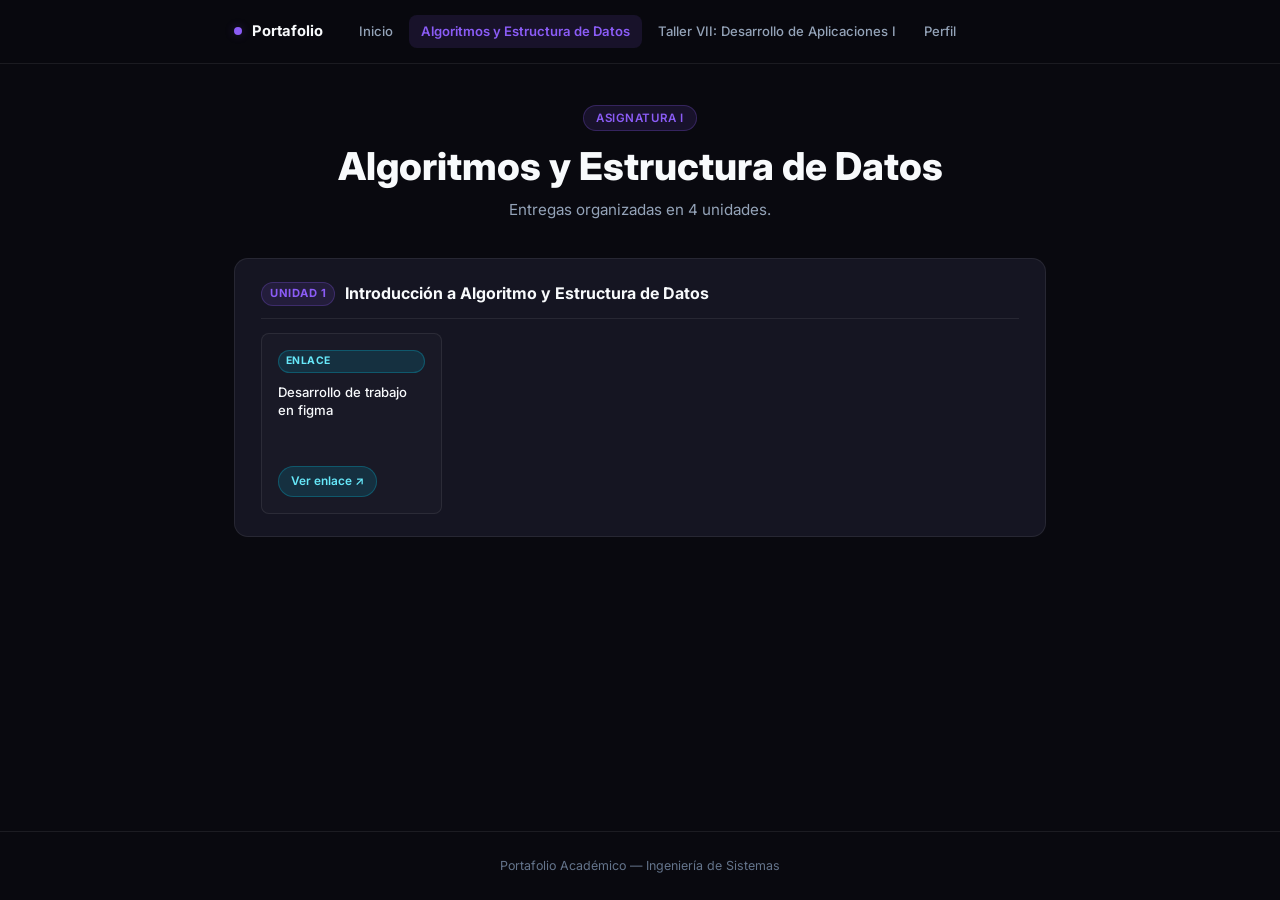
==== algoritmos.html @ bc34886d "refactor: restructure portfolio into subject-specific pages and add core assets" ====
<!DOCTYPE html>
<html lang="es">
<head>
  <meta charset="UTF-8" />
  <meta name="viewport" content="width=device-width, initial-scale=1.0" />
  <meta name="description" content="Algoritmos y Estructura de Datos — 4 Unidades temáticas." />
  <title>Algoritmos y Estructura de Datos — Portafolio</title>
  <link rel="icon" href="data:image/svg+xml,<svg xmlns='http://www.w3.org/2000/svg' viewBox='0 0 24 24' fill='none' stroke='%238b5cf6' stroke-width='2'><polyline points='16 18 22 12 16 6'/><polyline points='8 6 2 12 8 18'/></svg>" />
  <link rel="stylesheet" href="assets/css/styles.css" />
</head>
<body>

<nav class="navbar" role="navigation" aria-label="Navegación principal">
  <div class="navbar-inner">
    <a href="index.html" class="navbar-brand">
      <span class="brand-dot"></span>
      Portafolio
    </a>
    <div class="navbar-links">
      <a href="index.html" class="nav-link" id="nav-inicio">Inicio</a>
      <a href="algoritmos.html" class="nav-link active" id="nav-algoritmos">Algoritmos y Estructura de Datos</a>
      <a href="taller-vii.html" class="nav-link" id="nav-taller">Taller VII: Desarrollo de Aplicaciones I</a>
      <a href="perfil.html" class="nav-link" id="nav-profile">Perfil</a>
    </div>
    <div class="navbar-spacer"></div>
    <div class="navbar-actions">
      <button class="burger" id="burger" aria-label="Abrir menú">
        <span></span><span></span><span></span>
      </button>
    </div>
  </div>
</nav>

<div class="nav-drawer" id="nav-drawer">
  <a href="index.html" class="drawer-link">Inicio</a>
  <a href="algoritmos.html" class="drawer-link active">Algoritmos y Estructura de Datos</a>
  <a href="taller-vii.html" class="drawer-link">Taller VII: Desarrollo de Aplicaciones I</a>
  <a href="perfil.html" class="drawer-link">Perfil</a>
</div>

<main class="page-wrapper">
  <div class="container">
    <div class="hero">
      <span class="hero-tag">Asignatura I</span>
      <h1>Algoritmos y Estructura de Datos</h1>
      <p>Entregas organizadas en 4 unidades.</p>
    </div>
    <div class="units-stack" id="units-algoritmos"></div>
  </div>
</main>

<footer class="site-footer">
  Portafolio Académico &mdash; Ingeniería de Sistemas
</footer>

<script src="assets/js/app.js"></script>
</body>
</html>
---- assets/css/styles.css ----
@import url('https://fonts.googleapis.com/css2?family=Inter:wght@400;500;600;700;800&family=JetBrains+Mono:wght@400;500&display=swap');

:root {
  --bg:           #09090f;
  --bg-surface:   #11111b;
  --bg-card:      #151522;
  --border:       rgba(255, 255, 255, 0.08);
  --border-hover: rgba(139, 92, 246, 0.45);
  --violet:       #8b5cf6;
  --violet-dim:   rgba(139, 92, 246, 0.12);
  --violet-glow:  rgba(139, 92, 246, 0.25);
  --sky:          #38bdf8;
  --sky-dim:      rgba(56, 189, 248, 0.12);
  --text-1:       #f8fafc;
  --text-2:       #94a3b8;
  --text-3:       #64748b;
  --navbar-h:     64px;
  --radius-card:  14px;
  --radius-sm:    8px;
  --radius-pill:  999px;
  --ease:         cubic-bezier(.4, 0, .2, 1);
  --t:            0.2s;
}

*, *::before, *::after { box-sizing: border-box; margin: 0; padding: 0; }
html { font-size: 16px; scroll-behavior: smooth; }
body {
  font-family: 'Inter', system-ui, sans-serif;
  background: var(--bg);
  color: var(--text-1);
  line-height: 1.6;
  min-height: 100vh;
  display: flex;
  flex-direction: column;
}
a { text-decoration: none; color: inherit; }
button { cursor: pointer; border: none; background: none; font-family: inherit; }

.container {
  max-width: 860px;
  margin-inline: auto;
  padding-inline: 24px;
  width: 100%;
}

.navbar {
  position: fixed;
  top: 0; left: 0; right: 0;
  height: var(--navbar-h);
  background: rgba(9, 9, 15, 0.85);
  backdrop-filter: blur(16px);
  -webkit-backdrop-filter: blur(16px);
  border-bottom: 1px solid var(--border);
  z-index: 100;
}
.navbar-inner {
  height: 100%;
  display: flex;
  align-items: center;
  gap: 24px;
  max-width: 860px;
  margin-inline: auto;
  padding-inline: 24px;
}
.navbar-brand {
  display: flex;
  align-items: center;
  gap: 10px;
  font-size: 0.92rem;
  font-weight: 700;
  color: var(--text-1);
  flex-shrink: 0;
}
.navbar-brand .brand-dot {
  width: 8px; height: 8px; border-radius: 50%;
  background: var(--violet);
  box-shadow: 0 0 10px var(--violet-glow);
}
.navbar-links {
  display: flex;
  align-items: center;
  gap: 4px;
  flex: 1;
}
.nav-link {
  padding: 6px 12px;
  border-radius: var(--radius-sm);
  font-size: 0.82rem;
  font-weight: 500;
  color: var(--text-2);
  transition: all var(--t) var(--ease);
  white-space: nowrap;
}
.nav-link:hover { color: var(--text-1); background: rgba(255, 255, 255, 0.05); }
.nav-link.active { color: var(--violet); font-weight: 600; background: var(--violet-dim); }

.navbar-spacer { flex: 1; }
.navbar-actions { display: flex; align-items: center; gap: 10px; }

.burger {
  display: none;
  flex-direction: column;
  gap: 5px;
  padding: 6px;
}
.burger span {
  display: block;
  width: 20px;
  height: 2px;
  background: var(--text-2);
  border-radius: 2px;
}

.nav-drawer {
  display: none;
  position: fixed;
  top: var(--navbar-h);
  left: 0; right: 0;
  background: rgba(17, 17, 27, 0.98);
  border-bottom: 1px solid var(--border);
  padding: 16px 24px;
  z-index: 99;
  flex-direction: column;
  gap: 6px;
}
.nav-drawer.open { display: flex; }
.drawer-link {
  padding: 10px 14px;
  border-radius: var(--radius-sm);
  font-size: 0.88rem;
  font-weight: 500;
  color: var(--text-2);
}
.drawer-link:hover, .drawer-link.active {
  background: var(--violet-dim);
  color: var(--violet);
}

.page-wrapper {
  padding-top: calc(var(--navbar-h) + 40px);
  padding-bottom: 60px;
  flex: 1;
}

.hero {
  text-align: center;
  margin-bottom: 36px;
}
.hero-tag {
  display: inline-block;
  padding: 3px 12px;
  border-radius: var(--radius-pill);
  background: var(--violet-dim);
  border: 1px solid rgba(139, 92, 246, 0.25);
  font-size: 0.72rem;
  font-weight: 600;
  color: var(--violet);
  text-transform: uppercase;
  letter-spacing: 0.05em;
  margin-bottom: 12px;
}
.hero h1 {
  font-size: clamp(1.8rem, 4vw, 2.4rem);
  font-weight: 800;
  color: var(--text-1);
  margin-bottom: 8px;
  line-height: 1.2;
}
.hero p {
  font-size: 0.95rem;
  color: var(--text-2);
  max-width: 580px;
  margin-inline: auto;
}

.home-subjects {
  display: grid;
  grid-template-columns: repeat(auto-fit, minmax(320px, 1fr));
  gap: 20px;
  margin-top: 10px;
}
.home-subject-card {
  background: var(--bg-card);
  border: 1px solid var(--border);
  border-radius: var(--radius-card);
  padding: 28px;
  display: flex;
  flex-direction: column;
  justify-content: space-between;
  gap: 16px;
  transition: all var(--t) var(--ease);
}
.home-subject-card:hover {
  border-color: var(--border-hover);
  transform: translateY(-3px);
  box-shadow: 0 12px 30px rgba(0, 0, 0, 0.4);
}
.home-subject-top {
  display: flex;
  flex-direction: column;
  gap: 8px;
}
.home-subject-tag {
  font-size: 0.72rem;
  font-weight: 700;
  color: var(--violet);
  text-transform: uppercase;
  letter-spacing: 0.05em;
}
.home-subject-title {
  font-size: 1.2rem;
  font-weight: 700;
  color: var(--text-1);
  line-height: 1.3;
}
.home-subject-desc {
  font-size: 0.85rem;
  color: var(--text-2);
  line-height: 1.5;
}
.home-subject-btn {
  display: inline-flex;
  align-items: center;
  justify-content: center;
  gap: 8px;
  padding: 10px 18px;
  border-radius: var(--radius-sm);
  background: var(--violet);
  color: #fff;
  font-size: 0.84rem;
  font-weight: 600;
  transition: all var(--t) var(--ease);
  width: fit-content;
}
.home-subject-btn:hover {
  background: #7c3aed;
  transform: translateX(2px);
}

.units-stack {
  display: flex;
  flex-direction: column;
  gap: 18px;
}
.unit-rect {
  background: var(--bg-card);
  border: 1px solid var(--border);
  border-radius: var(--radius-card);
  padding: 22px 26px;
  display: flex;
  flex-direction: column;
  gap: 14px;
  transition: border-color var(--t) var(--ease);
}
.unit-rect:hover {
  border-color: var(--border-hover);
}
.unit-rect-header {
  display: flex;
  align-items: center;
  justify-content: space-between;
  gap: 12px;
  padding-bottom: 12px;
  border-bottom: 1px solid var(--border);
}
.unit-rect-title {
  font-size: 1rem;
  font-weight: 700;
  color: var(--text-1);
  display: flex;
  align-items: center;
  gap: 10px;
}
.unit-rect-tag {
  font-size: 0.7rem;
  font-weight: 700;
  color: var(--violet);
  text-transform: uppercase;
  letter-spacing: 0.05em;
  background: var(--violet-dim);
  padding: 2px 8px;
  border-radius: var(--radius-pill);
  border: 1px solid rgba(139, 92, 246, 0.25);
  white-space: nowrap;
}

.unit-items {
  display: grid;
  grid-template-columns: repeat(auto-fill, minmax(180px, 1fr));
  gap: 12px;
}
.unit-item-row {
  display: flex;
  flex-direction: column;
  justify-content: space-between;
  gap: 12px;
  padding: 16px;
  background: rgba(255, 255, 255, 0.02);
  border: 1px solid var(--border);
  border-radius: var(--radius-sm);
  aspect-ratio: 1 / 1;
  transition: all var(--t) var(--ease);
}
.unit-item-row:hover {
  background: rgba(255, 255, 255, 0.04);
  border-color: rgba(255, 255, 255, 0.12);
}
.unit-item-left {
  display: flex;
  flex-direction: column;
  gap: 10px;
  flex: 1;
  min-width: 0;
}
.unit-item-name {
  font-size: 0.82rem;
  font-weight: 500;
  color: var(--text-1);
  line-height: 1.4;
  display: -webkit-box;
  -webkit-line-clamp: 4;
  line-clamp: 4;
  -webkit-box-orient: vertical;
  overflow: hidden;
}

.badge {
  font-size: 0.65rem;
  font-weight: 700;
  padding: 2px 7px;
  border-radius: var(--radius-pill);
  text-transform: uppercase;
  letter-spacing: 0.04em;
  white-space: nowrap;
  flex-shrink: 0;
}
.badge-pdf   { background: rgba(239, 68, 68, 0.15); color: #fca5a5; border: 1px solid rgba(239, 68, 68, 0.3); }
.badge-word  { background: rgba(37, 99, 235, 0.18); color: #93c5fd; border: 1px solid rgba(37, 99, 235, 0.35); }
.badge-enlace{ background: rgba(6, 182, 212, 0.15); color: #67e8f9; border: 1px solid rgba(6, 182, 212, 0.3); }

.unit-item-actions {
  display: flex;
  flex-wrap: wrap;
  gap: 6px;
  margin-top: auto;
}
.action-btn {
  display: inline-flex;
  align-items: center;
  gap: 5px;
  padding: 5px 12px;
  border-radius: var(--radius-pill);
  font-size: 0.74rem;
  font-weight: 600;
  transition: all var(--t) var(--ease);
  cursor: pointer;
  white-space: nowrap;
}
.action-btn.btn-view {
  background: rgba(239, 68, 68, 0.15);
  color: #fca5a5;
  border: 1px solid rgba(239, 68, 68, 0.3);
}
.action-btn.btn-view:hover { background: #ef4444; color: #fff; }
.action-btn.btn-word {
  background: rgba(37, 99, 235, 0.18);
  color: #93c5fd;
  border: 1px solid rgba(37, 99, 235, 0.35);
}
.action-btn.btn-word:hover { background: #2563eb; color: #fff; }
.action-btn.btn-link {
  background: rgba(6, 182, 212, 0.15);
  color: #67e8f9;
  border: 1px solid rgba(6, 182, 212, 0.3);
}
.action-btn.btn-link:hover { background: #06b6d4; color: #fff; }
.action-btn.btn-dl {
  background: transparent;
  color: var(--text-2);
  border: 1px solid var(--border);
}
.action-btn.btn-dl:hover { border-color: var(--text-1); color: var(--text-1); }

.profile-simple-box {
  background: var(--bg-card);
  border: 1px solid var(--border);
  border-radius: var(--radius-card);
  padding: 32px;
  display: flex;
  flex-direction: column;
  gap: 20px;
  max-width: 600px;
  margin-inline: auto;
}
.profile-header-simple {
  display: flex;
  align-items: center;
  gap: 20px;
}
.avatar-simple {
  width: 80px;
  height: 80px;
  border-radius: 50%;
  background: linear-gradient(135deg, var(--violet), var(--sky));
  padding: 3px;
  flex-shrink: 0;
  box-shadow: 0 0 20px var(--violet-glow), 0 0 40px rgba(139, 92, 246, 0.1);
}
.avatar-simple img {
  width: 100%;
  height: 100%;
  border-radius: 50%;
  object-fit: cover;
  display: block;
  border: 2px solid var(--bg-card);
}
.profile-title-simple {
  font-size: 1.3rem;
  font-weight: 800;
  color: var(--text-1);
}
.profile-sub-simple {
  font-size: 0.85rem;
  color: var(--violet);
  font-weight: 500;
}
.contact-links-simple {
  display: flex;
  flex-direction: column;
  gap: 10px;
  padding-top: 14px;
  border-top: 1px solid var(--border);
}
.contact-row-simple {
  display: flex;
  align-items: center;
  gap: 12px;
  font-size: 0.84rem;
  color: var(--text-2);
  padding: 8px 12px;
  background: rgba(255, 255, 255, 0.02);
  border: 1px solid var(--border);
  border-radius: var(--radius-sm);
  transition: all var(--t) var(--ease);
}
.contact-row-simple:hover {
  border-color: var(--border-hover);
  color: var(--text-1);
}
.contact-row-simple span.label {
  color: var(--text-3);
  font-size: 0.74rem;
  min-width: 65px;
}

.site-footer {
  border-top: 1px solid var(--border);
  padding: 24px;
  text-align: center;
  font-size: 0.78rem;
  color: var(--text-3);
  margin-top: auto;
}

.toast-container {
  position: fixed;
  bottom: 20px;
  right: 20px;
  z-index: 999;
}
.toast {
  background: var(--bg-card);
  border: 1px solid var(--border);
  border-left: 3px solid var(--violet);
  border-radius: var(--radius-sm);
  padding: 10px 16px;
  font-size: 0.8rem;
  color: var(--text-1);
  box-shadow: 0 8px 24px rgba(0, 0, 0, 0.5);
}

@media (max-width: 860px) {
  .navbar-links, .navbar-spacer { display: none; }
  .burger { display: flex; }
}
@media (max-width: 580px) {
  .home-subjects {
    grid-template-columns: 1fr;
  }
  .unit-items {
    grid-template-columns: repeat(2, 1fr);
  }
}
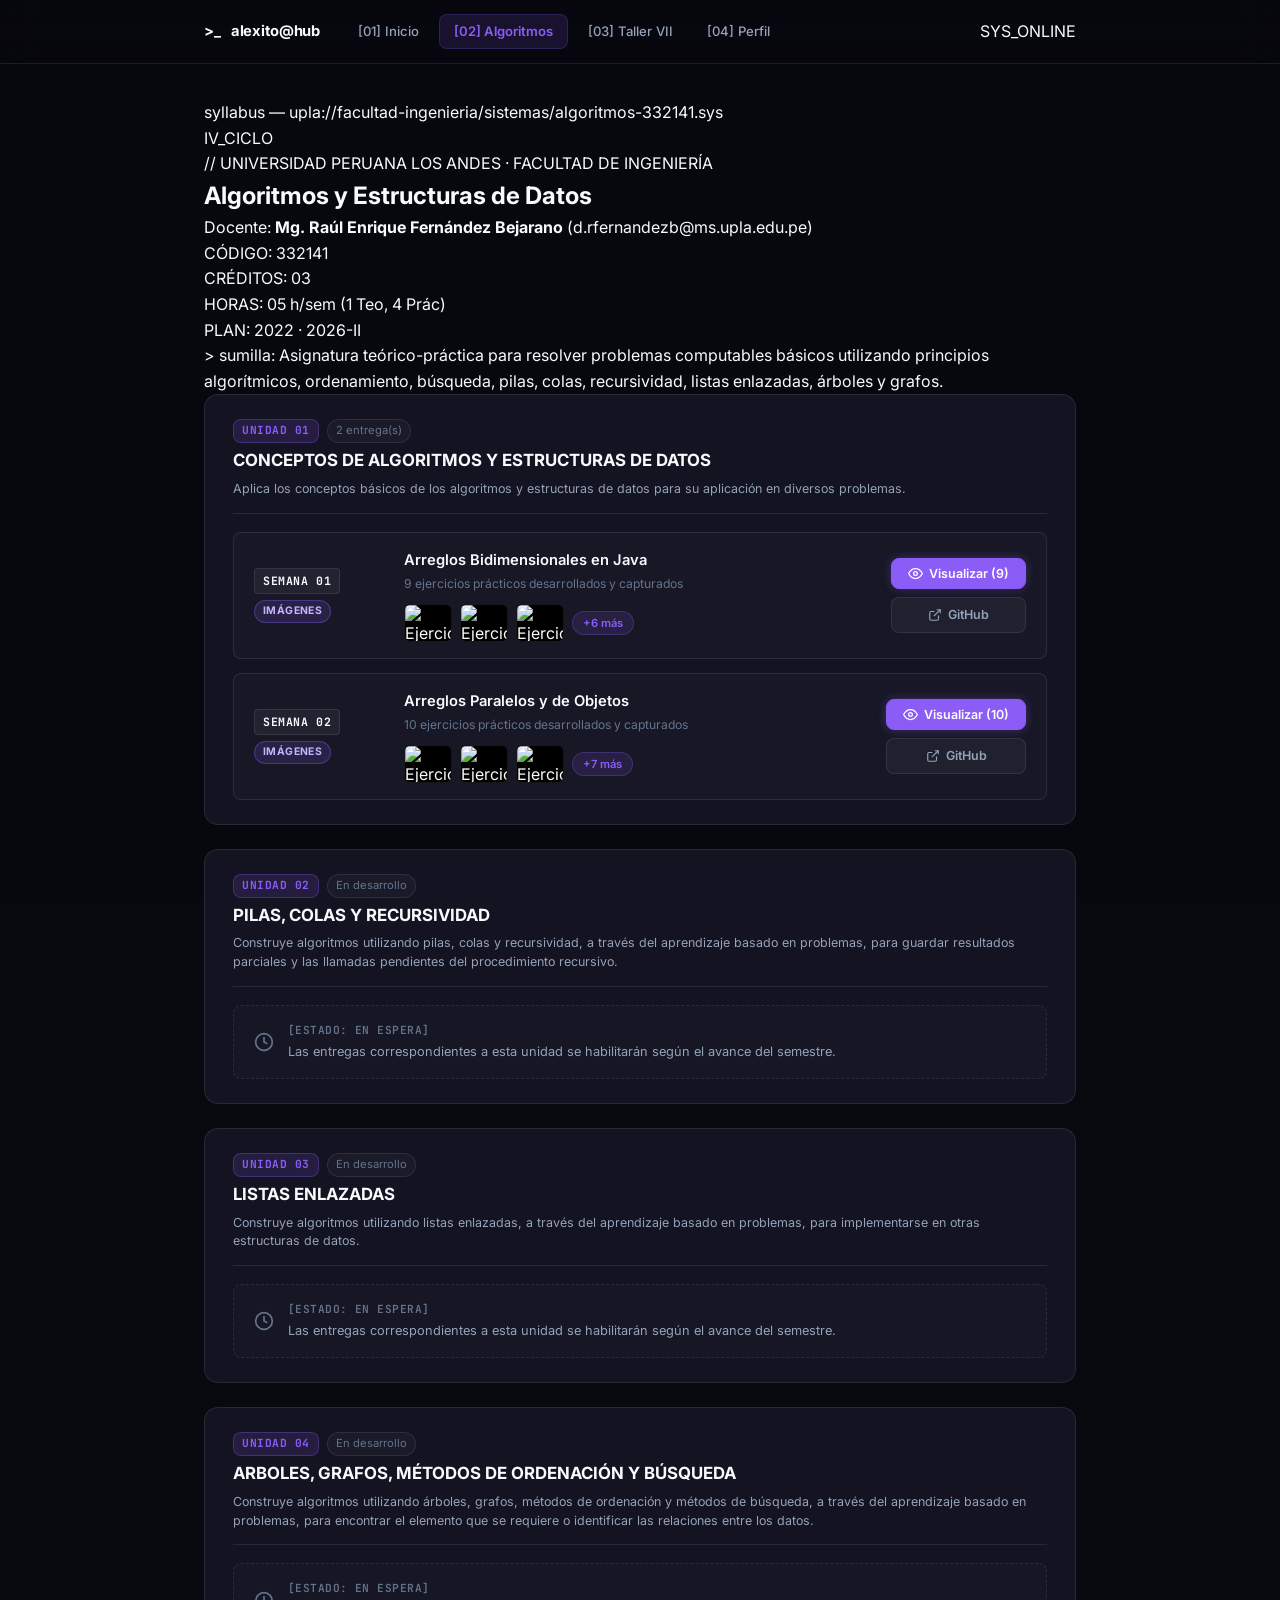
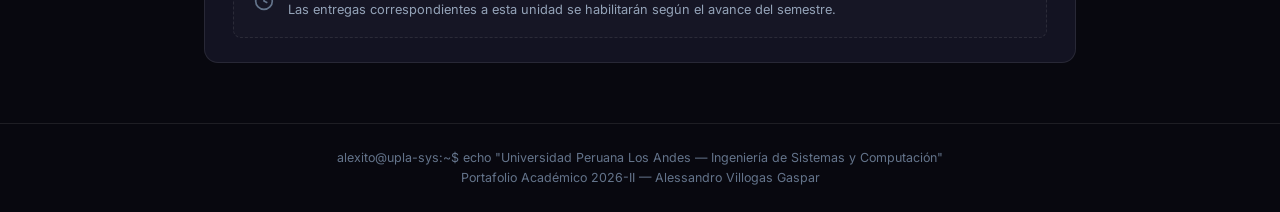
==== commit cf7466cd: "feat: add UPLA course metadata and terminal theme components to algoritmos page" ====
--- a/algoritmos.html
+++ b/algoritmos.html
@@ -3,9 +3,9 @@
 <head>
   <meta charset="UTF-8" />
   <meta name="viewport" content="width=device-width, initial-scale=1.0" />
-  <meta name="description" content="Algoritmos y Estructura de Datos — 4 Unidades temáticas." />
-  <title>Algoritmos y Estructura de Datos — Portafolio</title>
-  <link rel="icon" href="data:image/svg+xml,<svg xmlns='http://www.w3.org/2000/svg' viewBox='0 0 24 24' fill='none' stroke='%238b5cf6' stroke-width='2'><polyline points='16 18 22 12 16 6'/><polyline points='8 6 2 12 8 18'/></svg>" />
+  <meta name="description" content="Algoritmos y Estructura de Datos — Universidad Peruana Los Andes — 4 Unidades temáticas." />
+  <title>Algoritmos y Estructuras de Datos — UPLA</title>
+  <link rel="icon" href="data:image/svg+xml,<svg xmlns='http://www.w3.org/2000/svg' viewBox='0 0 24 24' fill='none' stroke='%238b5cf6' stroke-width='2'><polyline points='4 17 10 11 4 5'/><line x1='12' y1='19' x2='20' y2='19'/></svg>" />
   <link rel="stylesheet" href="assets/css/styles.css" />
 </head>
 <body>
@@ -13,17 +13,20 @@
 <nav class="navbar" role="navigation" aria-label="Navegación principal">
   <div class="navbar-inner">
     <a href="index.html" class="navbar-brand">
-      <span class="brand-dot"></span>
-      Portafolio
+      <span class="brand-terminal-prompt">&gt;_</span>
+      <span class="brand-text">alexito@hub</span>
     </a>
     <div class="navbar-links">
-      <a href="index.html" class="nav-link" id="nav-inicio">Inicio</a>
-      <a href="algoritmos.html" class="nav-link active" id="nav-algoritmos">Algoritmos y Estructura de Datos</a>
-      <a href="taller-vii.html" class="nav-link" id="nav-taller">Taller VII: Desarrollo de Aplicaciones I</a>
-      <a href="perfil.html" class="nav-link" id="nav-profile">Perfil</a>
+      <a href="index.html" class="nav-link" id="nav-inicio">[01] Inicio</a>
+      <a href="algoritmos.html" class="nav-link active" id="nav-algoritmos">[02] Algoritmos</a>
+      <a href="taller-vii.html" class="nav-link" id="nav-taller">[03] Taller VII</a>
+      <a href="perfil.html" class="nav-link" id="nav-profile">[04] Perfil</a>
     </div>
     <div class="navbar-spacer"></div>
     <div class="navbar-actions">
+      <span class="sys-status-badge">
+        <span class="sys-dot"></span> SYS_ONLINE
+      </span>
       <button class="burger" id="burger" aria-label="Abrir menú">
         <span></span><span></span><span></span>
       </button>
@@ -32,25 +35,65 @@
 </nav>
 
 <div class="nav-drawer" id="nav-drawer">
-  <a href="index.html" class="drawer-link">Inicio</a>
-  <a href="algoritmos.html" class="drawer-link active">Algoritmos y Estructura de Datos</a>
-  <a href="taller-vii.html" class="drawer-link">Taller VII: Desarrollo de Aplicaciones I</a>
-  <a href="perfil.html" class="drawer-link">Perfil</a>
+  <a href="index.html" class="drawer-link">&gt; Inicio</a>
+  <a href="algoritmos.html" class="drawer-link active">&gt; Algoritmos y Estructura de Datos</a>
+  <a href="taller-vii.html" class="drawer-link">&gt; Taller VII: Desarrollo de Aplicaciones I</a>
+  <a href="perfil.html" class="drawer-link">&gt; Perfil</a>
 </div>
 
 <main class="page-wrapper">
   <div class="container">
-    <div class="hero">
-      <span class="hero-tag">Asignatura I</span>
-      <h1>Algoritmos y Estructura de Datos</h1>
-      <p>Entregas organizadas en 4 unidades.</p>
-    </div>
+
+    <!-- Terminal Metadata Banner de la Asignatura y Universidad -->
+    <section class="terminal-window course-meta-terminal">
+      <div class="terminal-topbar">
+        <div class="terminal-dots">
+          <span class="term-dot dot-red"></span>
+          <span class="term-dot dot-yellow"></span>
+          <span class="term-dot dot-green"></span>
+        </div>
+        <div class="terminal-title">syllabus — upla://facultad-ingenieria/sistemas/algoritmos-332141.sys</div>
+        <div class="terminal-topbar-right">
+          <span class="term-code-tag">IV_CICLO</span>
+        </div>
+      </div>
+
+      <div class="terminal-body course-meta-body">
+        <div class="course-meta-top">
+          <div class="course-meta-main">
+            <span class="meta-inst-tag">// UNIVERSIDAD PERUANA LOS ANDES · FACULTAD DE INGENIERÍA</span>
+            <h1 class="course-title-term">Algoritmos y Estructuras de Datos</h1>
+            <p class="course-docente-term">
+              Docente: <strong style="color: var(--text-1);">Mg. Raúl Enrique Fernández Bejarano</strong> (d.rfernandezb@ms.upla.edu.pe)
+            </p>
+          </div>
+          <div class="course-specs-badge">
+            <div class="spec-item"><span class="spec-k">CÓDIGO:</span> <span class="spec-v">332141</span></div>
+            <div class="spec-item"><span class="spec-k">CRÉDITOS:</span> <span class="spec-v">03</span></div>
+            <div class="spec-item"><span class="spec-k">HORAS:</span> <span class="spec-v">05 h/sem (1 Teo, 4 Prác)</span></div>
+            <div class="spec-item"><span class="spec-k">PLAN:</span> <span class="spec-v">2022 · 2026-II</span></div>
+          </div>
+        </div>
+        <div class="course-sumilla-term">
+          <span class="sumilla-prompt">&gt; sumilla:</span>
+          Asignatura teórico-práctica para resolver problemas computables básicos utilizando principios algorítmicos, ordenamiento, búsqueda, pilas, colas, recursividad, listas enlazadas, árboles y grafos.
+        </div>
+      </div>
+    </section>
+
+    <!-- Pila de 4 Unidades del Sílabo -->
     <div class="units-stack" id="units-algoritmos"></div>
+
   </div>
 </main>
 
 <footer class="site-footer">
-  Portafolio Académico &mdash; Ingeniería de Sistemas
+  <div class="footer-terminal-line">
+    <span>alexito@upla-sys:~$ echo "Universidad Peruana Los Andes — Ingeniería de Sistemas y Computación"</span>
+  </div>
+  <div class="footer-copy">
+    Portafolio Académico 2026-II &mdash; Alessandro Villogas Gaspar
+  </div>
 </footer>
 
 <script src="assets/js/app.js"></script>
--- a/assets/css/styles.css
+++ b/assets/css/styles.css
@@ -1,16 +1,22 @@
-@import url('https://fonts.googleapis.com/css2?family=Inter:wght@400;500;600;700;800&family=JetBrains+Mono:wght@400;500&display=swap');
+@import url('https://fonts.googleapis.com/css2?family=Inter:wght@400;500;600;700;800&family=JetBrains+Mono:wght@400;500;600&display=swap');
 
 :root {
-  --bg:           #09090f;
-  --bg-surface:   #11111b;
-  --bg-card:      #151522;
-  --border:       rgba(255, 255, 255, 0.08);
-  --border-hover: rgba(139, 92, 246, 0.45);
+  --bg:           #08080f;
+  --bg-surface:   #0f0f1b;
+  --bg-card:      #131322;
+  --bg-card-hover:#18182b;
+  --border:       rgba(255, 255, 255, 0.09);
+  --border-hover: rgba(139, 92, 246, 0.5);
+  --border-active:rgba(56, 189, 248, 0.6);
   --violet:       #8b5cf6;
-  --violet-dim:   rgba(139, 92, 246, 0.12);
-  --violet-glow:  rgba(139, 92, 246, 0.25);
+  --violet-dim:   rgba(139, 92, 246, 0.14);
+  --violet-glow:  rgba(139, 92, 246, 0.35);
   --sky:          #38bdf8;
-  --sky-dim:      rgba(56, 189, 248, 0.12);
+  --sky-dim:      rgba(56, 189, 248, 0.14);
+  --emerald:      #10b981;
+  --emerald-dim:  rgba(16, 185, 129, 0.14);
+  --amber:        #f59e0b;
+  --amber-dim:    rgba(245, 158, 11, 0.14);
   --text-1:       #f8fafc;
   --text-2:       #94a3b8;
   --text-3:       #64748b;
@@ -32,24 +38,39 @@
   min-height: 100vh;
   display: flex;
   flex-direction: column;
+  position: relative;
+  overflow-x: hidden;
 }
 a { text-decoration: none; color: inherit; }
 button { cursor: pointer; border: none; background: none; font-family: inherit; }
 
+/* Hacker / Cyber Matrix Canvas Background */
+#matrix-bg-canvas {
+  position: fixed;
+  top: 0;
+  left: 0;
+  width: 100vw;
+  height: 100vh;
+  pointer-events: none;
+  z-index: -1;
+  opacity: 0.13;
+}
+
 .container {
-  max-width: 860px;
+  max-width: 920px;
   margin-inline: auto;
   padding-inline: 24px;
   width: 100%;
 }
 
+/* NAVBAR */
 .navbar {
   position: fixed;
   top: 0; left: 0; right: 0;
   height: var(--navbar-h);
-  background: rgba(9, 9, 15, 0.85);
-  backdrop-filter: blur(16px);
-  -webkit-backdrop-filter: blur(16px);
+  background: rgba(8, 8, 15, 0.85);
+  backdrop-filter: blur(18px);
+  -webkit-backdrop-filter: blur(18px);
   border-bottom: 1px solid var(--border);
   z-index: 100;
 }
@@ -58,7 +79,7 @@
   display: flex;
   align-items: center;
   gap: 24px;
-  max-width: 860px;
+  max-width: 920px;
   margin-inline: auto;
   padding-inline: 24px;
 }
@@ -70,20 +91,21 @@
   font-weight: 700;
   color: var(--text-1);
   flex-shrink: 0;
+  letter-spacing: -0.01em;
 }
 .navbar-brand .brand-dot {
   width: 8px; height: 8px; border-radius: 50%;
   background: var(--violet);
-  box-shadow: 0 0 10px var(--violet-glow);
+  box-shadow: 0 0 12px var(--violet-glow);
 }
 .navbar-links {
   display: flex;
   align-items: center;
-  gap: 4px;
+  gap: 6px;
   flex: 1;
 }
 .nav-link {
-  padding: 6px 12px;
+  padding: 6px 14px;
   border-radius: var(--radius-sm);
   font-size: 0.82rem;
   font-weight: 500;
@@ -92,7 +114,7 @@
   white-space: nowrap;
 }
 .nav-link:hover { color: var(--text-1); background: rgba(255, 255, 255, 0.05); }
-.nav-link.active { color: var(--violet); font-weight: 600; background: var(--violet-dim); }
+.nav-link.active { color: var(--violet); font-weight: 600; background: var(--violet-dim); border: 1px solid rgba(139, 92, 246, 0.2); }
 
 .navbar-spacer { flex: 1; }
 .navbar-actions { display: flex; align-items: center; gap: 10px; }
@@ -116,7 +138,7 @@
   position: fixed;
   top: var(--navbar-h);
   left: 0; right: 0;
-  background: rgba(17, 17, 27, 0.98);
+  background: rgba(15, 15, 27, 0.98);
   border-bottom: 1px solid var(--border);
   padding: 16px 24px;
   z-index: 99;
@@ -137,14 +159,281 @@
 }
 
 .page-wrapper {
-  padding-top: calc(var(--navbar-h) + 40px);
+  padding-top: calc(var(--navbar-h) + 36px);
   padding-bottom: 60px;
   flex: 1;
 }
 
+/* HERO PERFIL EN INDEX */
+.home-hero-profile {
+  display: grid;
+  grid-template-columns: 240px 1fr;
+  gap: 36px;
+  align-items: center;
+  background: var(--bg-card);
+  border: 1px solid var(--border);
+  border-radius: var(--radius-card);
+  padding: 34px;
+  margin-bottom: 40px;
+  position: relative;
+  overflow: hidden;
+  box-shadow: 0 12px 36px rgba(0, 0, 0, 0.4);
+}
+.home-hero-profile::before {
+  content: '';
+  position: absolute;
+  top: 0; right: 0; width: 260px; height: 260px;
+  background: radial-gradient(circle, var(--violet-dim) 0%, transparent 70%);
+  pointer-events: none;
+}
+
+.hero-photo-wrapper {
+  display: flex;
+  flex-direction: column;
+  align-items: center;
+  gap: 14px;
+}
+.hero-photo-frame {
+  position: relative;
+  width: 170px;
+  height: 170px;
+  border-radius: 20px;
+  padding: 4px;
+  background: linear-gradient(135deg, var(--violet), var(--sky));
+  box-shadow: 0 0 24px var(--violet-glow);
+}
+.hero-photo-img {
+  width: 100%;
+  height: 100%;
+  border-radius: 16px;
+  object-fit: cover;
+  display: block;
+  background: var(--bg-surface);
+}
+.hero-status-pill {
+  display: inline-flex;
+  align-items: center;
+  gap: 8px;
+  background: rgba(16, 185, 129, 0.12);
+  border: 1px solid rgba(16, 185, 129, 0.3);
+  padding: 4px 12px;
+  border-radius: var(--radius-pill);
+}
+.hero-status-dot {
+  width: 7px;
+  height: 7px;
+  border-radius: 50%;
+  background: var(--emerald);
+  box-shadow: 0 0 8px var(--emerald);
+}
+.hero-status-text {
+  font-size: 0.72rem;
+  font-weight: 600;
+  color: #6ee7b7;
+  letter-spacing: 0.02em;
+}
+
+.hero-info-wrapper {
+  display: flex;
+  flex-direction: column;
+  gap: 10px;
+}
+.hero-badge-tag {
+  display: flex;
+  align-items: center;
+  gap: 10px;
+  font-family: 'JetBrains Mono', monospace;
+  font-size: 0.72rem;
+  font-weight: 600;
+  color: var(--violet);
+  letter-spacing: 0.06em;
+}
+.badge-tag-prefix {
+  color: var(--violet);
+}
+.badge-tag-code {
+  color: var(--text-3);
+  background: rgba(255, 255, 255, 0.04);
+  padding: 2px 8px;
+  border-radius: var(--radius-pill);
+  border: 1px solid var(--border);
+}
+.hero-dev-name {
+  font-size: clamp(1.6rem, 3.5vw, 2.2rem);
+  font-weight: 800;
+  color: var(--text-1);
+  line-height: 1.2;
+}
+.hero-dev-role {
+  font-size: 0.95rem;
+  font-weight: 600;
+  color: var(--sky);
+}
+.hero-dev-bio {
+  font-size: 0.88rem;
+  color: var(--text-2);
+  line-height: 1.6;
+  max-width: 520px;
+}
+
+.hero-actions-row {
+  display: flex;
+  flex-wrap: wrap;
+  align-items: center;
+  gap: 10px;
+  margin-top: 10px;
+}
+.social-tech-btn {
+  display: inline-flex;
+  align-items: center;
+  gap: 8px;
+  padding: 8px 16px;
+  border-radius: var(--radius-sm);
+  font-size: 0.82rem;
+  font-weight: 600;
+  background: rgba(255, 255, 255, 0.04);
+  border: 1px solid var(--border);
+  color: var(--text-1);
+  transition: all var(--t) var(--ease);
+}
+.social-tech-btn:hover {
+  background: rgba(255, 255, 255, 0.09);
+  border-color: rgba(255, 255, 255, 0.25);
+  transform: translateY(-2px);
+}
+.social-tech-btn.btn-github:hover {
+  border-color: var(--violet);
+  box-shadow: 0 4px 16px var(--violet-glow);
+}
+.social-tech-btn.btn-linkedin:hover {
+  border-color: var(--sky);
+  box-shadow: 0 4px 16px var(--sky-dim);
+}
+.social-tech-btn.btn-contact:hover {
+  border-color: var(--emerald);
+  box-shadow: 0 4px 16px var(--emerald-dim);
+}
+
+/* SUBJECTS SECTION EN INDEX */
+.subjects-header-bar {
+  display: flex;
+  align-items: flex-end;
+  justify-content: space-between;
+  margin-bottom: 20px;
+  padding-bottom: 12px;
+  border-bottom: 1px solid var(--border);
+}
+.subjects-header-left {
+  display: flex;
+  flex-direction: column;
+  gap: 4px;
+}
+.subjects-code {
+  font-family: 'JetBrains Mono', monospace;
+  font-size: 0.72rem;
+  color: var(--text-3);
+  letter-spacing: 0.06em;
+}
+.subjects-title {
+  font-size: 1.25rem;
+  font-weight: 800;
+  color: var(--text-1);
+}
+.subjects-count-tag {
+  font-size: 0.75rem;
+  font-weight: 600;
+  color: var(--violet);
+  background: var(--violet-dim);
+  border: 1px solid rgba(139, 92, 246, 0.25);
+  padding: 3px 10px;
+  border-radius: var(--radius-pill);
+}
+
+.home-subjects {
+  display: grid;
+  grid-template-columns: repeat(auto-fit, minmax(320px, 1fr));
+  gap: 20px;
+}
+.home-subject-card {
+  background: var(--bg-card);
+  border: 1px solid var(--border);
+  border-radius: var(--radius-card);
+  padding: 26px;
+  display: flex;
+  flex-direction: column;
+  justify-content: space-between;
+  gap: 20px;
+  transition: all var(--t) var(--ease);
+}
+.home-subject-card:hover {
+  border-color: var(--border-hover);
+  background: var(--bg-card-hover);
+  transform: translateY(-3px);
+  box-shadow: 0 14px 34px rgba(0, 0, 0, 0.45);
+}
+.home-subject-top {
+  display: flex;
+  flex-direction: column;
+  gap: 10px;
+}
+.subject-card-badges {
+  display: flex;
+  align-items: center;
+  justify-content: space-between;
+}
+.home-subject-tag {
+  font-size: 0.72rem;
+  font-weight: 700;
+  color: var(--violet);
+  text-transform: uppercase;
+  letter-spacing: 0.05em;
+}
+.subject-tag-status {
+  font-size: 0.7rem;
+  font-weight: 600;
+  color: var(--text-3);
+  background: rgba(255, 255, 255, 0.04);
+  padding: 2px 8px;
+  border-radius: var(--radius-pill);
+  border: 1px solid var(--border);
+}
+.home-subject-title {
+  font-size: 1.18rem;
+  font-weight: 700;
+  color: var(--text-1);
+  line-height: 1.35;
+}
+.home-subject-desc {
+  font-size: 0.85rem;
+  color: var(--text-2);
+  line-height: 1.5;
+}
+.subject-card-footer {
+  display: flex;
+  align-items: center;
+}
+.home-subject-btn {
+  display: inline-flex;
+  align-items: center;
+  gap: 8px;
+  padding: 8px 16px;
+  border-radius: var(--radius-sm);
+  background: var(--violet);
+  color: #fff;
+  font-size: 0.82rem;
+  font-weight: 600;
+  transition: all var(--t) var(--ease);
+}
+.home-subject-btn:hover {
+  background: #7c3aed;
+  box-shadow: 0 0 14px var(--violet-glow);
+  transform: translateX(3px);
+}
+
+/* HERO EN ASIGNATURAS */
 .hero {
   text-align: center;
-  margin-bottom: 36px;
+  margin-bottom: 34px;
 }
 .hero-tag {
   display: inline-block;
@@ -160,227 +449,534 @@
   margin-bottom: 12px;
 }
 .hero h1 {
-  font-size: clamp(1.8rem, 4vw, 2.4rem);
+  font-size: clamp(1.8rem, 4vw, 2.3rem);
   font-weight: 800;
   color: var(--text-1);
   margin-bottom: 8px;
-  line-height: 1.2;
+  line-height: 1.25;
 }
 .hero p {
-  font-size: 0.95rem;
+  font-size: 0.92rem;
   color: var(--text-2);
   max-width: 580px;
   margin-inline: auto;
 }
 
-.home-subjects {
-  display: grid;
-  grid-template-columns: repeat(auto-fit, minmax(320px, 1fr));
-  gap: 20px;
-  margin-top: 10px;
-}
-.home-subject-card {
-  background: var(--bg-card);
-  border: 1px solid var(--border);
-  border-radius: var(--radius-card);
-  padding: 28px;
-  display: flex;
-  flex-direction: column;
-  justify-content: space-between;
-  gap: 16px;
-  transition: all var(--t) var(--ease);
-}
-.home-subject-card:hover {
-  border-color: var(--border-hover);
-  transform: translateY(-3px);
-  box-shadow: 0 12px 30px rgba(0, 0, 0, 0.4);
-}
-.home-subject-top {
-  display: flex;
-  flex-direction: column;
-  gap: 8px;
-}
-.home-subject-tag {
-  font-size: 0.72rem;
-  font-weight: 700;
-  color: var(--violet);
-  text-transform: uppercase;
-  letter-spacing: 0.05em;
-}
-.home-subject-title {
-  font-size: 1.2rem;
-  font-weight: 700;
-  color: var(--text-1);
-  line-height: 1.3;
-}
-.home-subject-desc {
-  font-size: 0.85rem;
-  color: var(--text-2);
-  line-height: 1.5;
-}
-.home-subject-btn {
-  display: inline-flex;
-  align-items: center;
-  justify-content: center;
-  gap: 8px;
-  padding: 10px 18px;
-  border-radius: var(--radius-sm);
-  background: var(--violet);
-  color: #fff;
-  font-size: 0.84rem;
-  font-weight: 600;
-  transition: all var(--t) var(--ease);
-  width: fit-content;
-}
-.home-subject-btn:hover {
-  background: #7c3aed;
-  transform: translateX(2px);
-}
-
+/* ==========================================
+   NUEVO DISEÑO DE UNIDADES Y ENTREGAS POR SEMANA
+   ========================================== */
 .units-stack {
   display: flex;
   flex-direction: column;
-  gap: 18px;
-}
+  gap: 24px;
+}
+
 .unit-rect {
   background: var(--bg-card);
   border: 1px solid var(--border);
   border-radius: var(--radius-card);
-  padding: 22px 26px;
-  display: flex;
-  flex-direction: column;
-  gap: 14px;
+  padding: 24px 28px;
+  display: flex;
+  flex-direction: column;
+  gap: 18px;
   transition: border-color var(--t) var(--ease);
 }
 .unit-rect:hover {
-  border-color: var(--border-hover);
-}
+  border-color: rgba(255, 255, 255, 0.16);
+}
+
 .unit-rect-header {
-  display: flex;
-  align-items: center;
-  justify-content: space-between;
-  gap: 12px;
-  padding-bottom: 12px;
+  padding-bottom: 14px;
   border-bottom: 1px solid var(--border);
 }
-.unit-rect-title {
-  font-size: 1rem;
-  font-weight: 700;
-  color: var(--text-1);
-  display: flex;
-  align-items: center;
-  gap: 10px;
+.unit-header-info {
+  display: flex;
+  flex-direction: column;
+  gap: 6px;
+}
+.unit-tag-row {
+  display: flex;
+  align-items: center;
+  gap: 8px;
 }
 .unit-rect-tag {
+  font-family: 'JetBrains Mono', monospace;
   font-size: 0.7rem;
   font-weight: 700;
   color: var(--violet);
-  text-transform: uppercase;
-  letter-spacing: 0.05em;
   background: var(--violet-dim);
   padding: 2px 8px;
+  border-radius: var(--radius-sm);
+  border: 1px solid rgba(139, 92, 246, 0.3);
+  letter-spacing: 0.05em;
+}
+.unit-status-tag {
+  font-size: 0.7rem;
+  color: var(--text-3);
+  background: rgba(255, 255, 255, 0.03);
+  padding: 2px 8px;
   border-radius: var(--radius-pill);
-  border: 1px solid rgba(139, 92, 246, 0.25);
-  white-space: nowrap;
-}
-
-.unit-items {
+  border: 1px solid var(--border);
+}
+.unit-rect-title {
+  font-size: 1.05rem;
+  font-weight: 700;
+  color: var(--text-1);
+  line-height: 1.35;
+}
+.unit-rect-capacidad {
+  font-size: 0.78rem;
+  color: var(--text-2);
+  line-height: 1.5;
+  margin-top: 2px;
+}
+
+/* LISTA DE ENTREGAS POR SEMANA */
+.unit-deliveries-stack {
+  display: flex;
+  flex-direction: column;
+  gap: 14px;
+}
+
+.delivery-item-card {
   display: grid;
-  grid-template-columns: repeat(auto-fill, minmax(180px, 1fr));
-  gap: 12px;
-}
-.unit-item-row {
-  display: flex;
-  flex-direction: column;
-  justify-content: space-between;
-  gap: 12px;
-  padding: 16px;
+  grid-template-columns: 130px 1fr auto;
+  gap: 20px;
+  align-items: center;
   background: rgba(255, 255, 255, 0.02);
   border: 1px solid var(--border);
   border-radius: var(--radius-sm);
-  aspect-ratio: 1 / 1;
-  transition: all var(--t) var(--ease);
-}
-.unit-item-row:hover {
+  padding: 16px 20px;
+  transition: all var(--t) var(--ease);
+}
+.delivery-item-card:hover {
   background: rgba(255, 255, 255, 0.04);
-  border-color: rgba(255, 255, 255, 0.12);
-}
-.unit-item-left {
-  display: flex;
-  flex-direction: column;
-  gap: 10px;
-  flex: 1;
-  min-width: 0;
-}
-.unit-item-name {
-  font-size: 0.82rem;
-  font-weight: 500;
-  color: var(--text-1);
-  line-height: 1.4;
-  display: -webkit-box;
-  -webkit-line-clamp: 4;
-  line-clamp: 4;
-  -webkit-box-orient: vertical;
-  overflow: hidden;
-}
-
-.badge {
+  border-color: var(--border-hover);
+  transform: translateY(-1px);
+}
+
+.delivery-left {
+  display: flex;
+  flex-direction: column;
+  gap: 6px;
+  align-items: flex-start;
+}
+.delivery-week-badge {
+  font-family: 'JetBrains Mono', monospace;
+  font-size: 0.72rem;
+  font-weight: 700;
+  color: var(--text-1);
+  letter-spacing: 0.05em;
+  background: rgba(255, 255, 255, 0.05);
+  padding: 3px 8px;
+  border-radius: 4px;
+  border: 1px solid var(--border);
+}
+.delivery-type-pill {
   font-size: 0.65rem;
   font-weight: 700;
-  padding: 2px 7px;
+  padding: 2px 8px;
   border-radius: var(--radius-pill);
+  letter-spacing: 0.04em;
   text-transform: uppercase;
-  letter-spacing: 0.04em;
-  white-space: nowrap;
-  flex-shrink: 0;
-}
-.badge-pdf   { background: rgba(239, 68, 68, 0.15); color: #fca5a5; border: 1px solid rgba(239, 68, 68, 0.3); }
-.badge-word  { background: rgba(37, 99, 235, 0.18); color: #93c5fd; border: 1px solid rgba(37, 99, 235, 0.35); }
-.badge-enlace{ background: rgba(6, 182, 212, 0.15); color: #67e8f9; border: 1px solid rgba(6, 182, 212, 0.3); }
-
-.unit-item-actions {
-  display: flex;
-  flex-wrap: wrap;
-  gap: 6px;
-  margin-top: auto;
-}
-.action-btn {
-  display: inline-flex;
-  align-items: center;
-  gap: 5px;
-  padding: 5px 12px;
-  border-radius: var(--radius-pill);
-  font-size: 0.74rem;
-  font-weight: 600;
-  transition: all var(--t) var(--ease);
-  cursor: pointer;
-  white-space: nowrap;
-}
-.action-btn.btn-view {
-  background: rgba(239, 68, 68, 0.15);
+}
+.delivery-type-pill.type-img {
+  background: rgba(139, 92, 246, 0.16);
+  color: #c4b5fd;
+  border: 1px solid rgba(139, 92, 246, 0.35);
+}
+.delivery-type-pill.type-rar {
+  background: rgba(245, 158, 11, 0.16);
+  color: #fcd34d;
+  border: 1px solid rgba(245, 158, 11, 0.35);
+}
+.delivery-type-pill.type-figma {
+  background: rgba(242, 78, 30, 0.16);
   color: #fca5a5;
-  border: 1px solid rgba(239, 68, 68, 0.3);
-}
-.action-btn.btn-view:hover { background: #ef4444; color: #fff; }
-.action-btn.btn-word {
-  background: rgba(37, 99, 235, 0.18);
+  border: 1px solid rgba(242, 78, 30, 0.35);
+}
+.delivery-type-pill.type-word {
+  background: rgba(37, 99, 235, 0.16);
   color: #93c5fd;
   border: 1px solid rgba(37, 99, 235, 0.35);
 }
-.action-btn.btn-word:hover { background: #2563eb; color: #fff; }
-.action-btn.btn-link {
-  background: rgba(6, 182, 212, 0.15);
-  color: #67e8f9;
-  border: 1px solid rgba(6, 182, 212, 0.3);
-}
-.action-btn.btn-link:hover { background: #06b6d4; color: #fff; }
-.action-btn.btn-dl {
-  background: transparent;
+.delivery-type-pill.type-pdf {
+  background: rgba(239, 68, 68, 0.16);
+  color: #fca5a5;
+  border: 1px solid rgba(239, 68, 68, 0.35);
+}
+
+.delivery-center {
+  display: flex;
+  flex-direction: column;
+  gap: 10px;
+  min-width: 0;
+}
+.delivery-main-info {
+  display: flex;
+  flex-direction: column;
+  gap: 2px;
+}
+.delivery-title {
+  font-size: 0.92rem;
+  font-weight: 600;
+  color: var(--text-1);
+}
+.delivery-sub {
+  font-size: 0.76rem;
+  color: var(--text-3);
+}
+
+/* Preview Strip de Miniaturas */
+.delivery-thumb-strip {
+  display: flex;
+  align-items: center;
+  gap: 8px;
+  flex-wrap: wrap;
+}
+.delivery-mini-thumb {
+  width: 48px;
+  height: 38px;
+  border-radius: 6px;
+  overflow: hidden;
+  border: 1px solid var(--border);
+  cursor: pointer;
+  background: #000;
+  transition: all var(--t) var(--ease);
+}
+.delivery-mini-thumb:hover {
+  border-color: var(--violet);
+  transform: scale(1.06);
+  box-shadow: 0 0 10px var(--violet-glow);
+}
+.delivery-mini-thumb img {
+  width: 100%;
+  height: 100%;
+  object-fit: cover;
+  display: block;
+}
+.delivery-thumb-more {
+  padding: 4px 10px;
+  border-radius: var(--radius-pill);
+  font-size: 0.7rem;
+  font-weight: 600;
+  color: var(--violet);
+  background: var(--violet-dim);
+  border: 1px solid rgba(139, 92, 246, 0.25);
+  transition: all var(--t) var(--ease);
+}
+.delivery-thumb-more:hover {
+  background: var(--violet);
+  color: #fff;
+}
+
+.delivery-right {
+  display: flex;
+  flex-direction: column;
+  align-items: stretch;
+  gap: 8px;
+  flex-shrink: 0;
+}
+.action-tech-btn {
+  display: inline-flex;
+  align-items: center;
+  justify-content: center;
+  gap: 6px;
+  padding: 7px 16px;
+  border-radius: var(--radius-sm);
+  font-size: 0.78rem;
+  font-weight: 600;
+  transition: all var(--t) var(--ease);
+  white-space: nowrap;
+}
+.action-tech-btn.btn-view-gallery {
+  background: var(--violet);
+  color: #fff;
+  border: 1px solid var(--violet);
+  box-shadow: 0 0 10px var(--violet-glow);
+}
+.action-tech-btn.btn-view-gallery:hover {
+  background: #7c3aed;
+  box-shadow: 0 0 16px var(--violet-glow);
+  transform: translateY(-1px);
+}
+.action-tech-btn.btn-github-sub {
+  background: rgba(255, 255, 255, 0.04);
+  border: 1px solid var(--border);
   color: var(--text-2);
-  border: 1px solid var(--border);
-}
-.action-btn.btn-dl:hover { border-color: var(--text-1); color: var(--text-1); }
-
+}
+.action-tech-btn.btn-github-sub:hover {
+  background: rgba(255, 255, 255, 0.08);
+  border-color: rgba(255, 255, 255, 0.2);
+  color: var(--text-1);
+}
+.action-tech-btn.btn-dl-rar {
+  background: rgba(245, 158, 11, 0.18);
+  color: #fcd34d;
+  border: 1px solid rgba(245, 158, 11, 0.4);
+}
+.action-tech-btn.btn-dl-rar:hover {
+  background: #d97706;
+  color: #fff;
+  transform: translateY(-1px);
+}
+.action-tech-btn.btn-open-link {
+  background: rgba(56, 189, 248, 0.16);
+  color: #7dd3fc;
+  border: 1px solid rgba(56, 189, 248, 0.4);
+}
+.action-tech-btn.btn-open-link:hover {
+  background: #0284c7;
+  color: #fff;
+  transform: translateY(-1px);
+}
+
+/* UNIDAD VACÍA - ESTADO TECNOLÓGICO */
+.unit-empty-tech {
+  display: flex;
+  align-items: center;
+  gap: 14px;
+  padding: 16px 20px;
+  border-radius: var(--radius-sm);
+  background: rgba(255, 255, 255, 0.015);
+  border: 1px dashed var(--border);
+}
+.tech-empty-icon {
+  color: var(--text-3);
+  display: flex;
+  align-items: center;
+  justify-content: center;
+}
+.tech-empty-text {
+  display: flex;
+  flex-direction: column;
+  gap: 2px;
+}
+.tech-empty-code {
+  font-family: 'JetBrains Mono', monospace;
+  font-size: 0.7rem;
+  font-weight: 600;
+  color: var(--text-3);
+  letter-spacing: 0.04em;
+}
+.tech-empty-desc {
+  font-size: 0.8rem;
+  color: var(--text-2);
+}
+
+/* ==========================================
+   VISUALIZADOR LIGHTBOX (SIN EMOJIS)
+   ========================================== */
+.gallery-modal {
+  position: fixed;
+  inset: 0;
+  background: rgba(5, 5, 10, 0.9);
+  backdrop-filter: blur(16px);
+  -webkit-backdrop-filter: blur(16px);
+  z-index: 1000;
+  display: none;
+  flex-direction: column;
+  justify-content: space-between;
+  align-items: center;
+  padding: 16px 20px 20px;
+  animation: fadeIn 0.2s ease-out;
+}
+.gallery-modal.open {
+  display: flex;
+}
+.gallery-header {
+  width: 100%;
+  max-width: 1120px;
+  display: flex;
+  align-items: center;
+  justify-content: space-between;
+  padding-bottom: 12px;
+  border-bottom: 1px solid var(--border);
+  gap: 12px;
+}
+.gallery-title-box {
+  display: flex;
+  flex-direction: column;
+  gap: 2px;
+  min-width: 0;
+}
+.gallery-title {
+  font-size: 1rem;
+  font-weight: 700;
+  color: var(--text-1);
+  white-space: nowrap;
+  overflow: hidden;
+  text-overflow: ellipsis;
+}
+.gallery-subtitle {
+  font-family: 'JetBrains Mono', monospace;
+  font-size: 0.78rem;
+  color: var(--sky);
+}
+.gallery-actions {
+  display: flex;
+  align-items: center;
+  gap: 8px;
+  flex-shrink: 0;
+}
+.gallery-btn {
+  display: inline-flex;
+  align-items: center;
+  gap: 6px;
+  padding: 6px 14px;
+  border-radius: var(--radius-sm);
+  background: rgba(255, 255, 255, 0.06);
+  border: 1px solid var(--border);
+  color: var(--text-1);
+  font-size: 0.8rem;
+  font-weight: 500;
+  transition: all var(--t) var(--ease);
+  cursor: pointer;
+}
+.gallery-btn:hover {
+  background: rgba(255, 255, 255, 0.12);
+  border-color: rgba(255, 255, 255, 0.25);
+}
+.gallery-btn-close {
+  width: 32px;
+  height: 32px;
+  padding: 0;
+  justify-content: center;
+  border-radius: 50%;
+  font-size: 0.95rem;
+  background: rgba(255, 255, 255, 0.08);
+}
+.gallery-btn-close:hover {
+  background: rgba(239, 68, 68, 0.25);
+  color: #fca5a5;
+  border-color: rgba(239, 68, 68, 0.4);
+}
+
+.gallery-stage {
+  flex: 1;
+  width: 100%;
+  max-width: 1120px;
+  display: flex;
+  align-items: center;
+  justify-content: space-between;
+  gap: 16px;
+  position: relative;
+  min-height: 0;
+  padding-block: 10px;
+}
+.gallery-nav-btn {
+  width: 44px;
+  height: 44px;
+  border-radius: 50%;
+  background: rgba(19, 19, 34, 0.85);
+  border: 1px solid var(--border);
+  color: var(--text-1);
+  display: flex;
+  align-items: center;
+  justify-content: center;
+  transition: all var(--t) var(--ease);
+  flex-shrink: 0;
+  z-index: 2;
+  cursor: pointer;
+}
+.gallery-nav-btn:hover {
+  background: var(--violet);
+  border-color: var(--violet);
+  box-shadow: 0 0 16px var(--violet-glow);
+  transform: scale(1.08);
+}
+.gallery-img-container {
+  flex: 1;
+  height: 100%;
+  max-height: calc(100vh - 210px);
+  display: flex;
+  align-items: center;
+  justify-content: center;
+  position: relative;
+  overflow: hidden;
+}
+.gallery-img-container img {
+  max-width: 100%;
+  max-height: 100%;
+  object-fit: contain;
+  border-radius: var(--radius-sm);
+  box-shadow: 0 10px 40px rgba(0, 0, 0, 0.6);
+  border: 1px solid var(--border);
+  user-select: none;
+  transition: opacity 0.2s ease;
+}
+.gallery-loader {
+  position: absolute;
+  width: 38px;
+  height: 38px;
+  border: 3px solid rgba(255, 255, 255, 0.1);
+  border-top-color: var(--violet);
+  border-radius: 50%;
+  animation: spin 0.8s linear infinite;
+  display: none;
+}
+@keyframes spin {
+  to { transform: rotate(360deg); }
+}
+@keyframes fadeIn {
+  from { opacity: 0; }
+  to { opacity: 1; }
+}
+
+.gallery-thumbs-bar {
+  width: 100%;
+  max-width: 1120px;
+  display: flex;
+  gap: 8px;
+  overflow-x: auto;
+  padding-top: 10px;
+  padding-bottom: 4px;
+  scrollbar-width: thin;
+  justify-content: flex-start;
+}
+.gallery-thumb-item {
+  width: 52px;
+  height: 42px;
+  border-radius: 6px;
+  overflow: hidden;
+  border: 2px solid transparent;
+  cursor: pointer;
+  flex-shrink: 0;
+  opacity: 0.5;
+  transition: all var(--t) var(--ease);
+  background: #000;
+  position: relative;
+}
+.gallery-thumb-item img {
+  width: 100%;
+  height: 100%;
+  object-fit: cover;
+  display: block;
+}
+.gallery-thumb-item:hover {
+  opacity: 0.9;
+  border-color: rgba(139, 92, 246, 0.5);
+}
+.gallery-thumb-item.active {
+  opacity: 1;
+  border-color: var(--violet);
+  box-shadow: 0 0 10px var(--violet-glow);
+  transform: scale(1.05);
+}
+.gallery-thumb-label {
+  position: absolute;
+  bottom: 1px;
+  right: 2px;
+  font-family: 'JetBrains Mono', monospace;
+  font-size: 0.6rem;
+  font-weight: 700;
+  background: rgba(0, 0, 0, 0.75);
+  padding: 0 3px;
+  border-radius: 3px;
+  color: #fff;
+}
+
+/* PERFIL SIMPLE EN PERFIL.HTML */
 .profile-simple-box {
   background: var(--bg-card);
   border: 1px solid var(--border);
@@ -389,8 +985,9 @@
   display: flex;
   flex-direction: column;
   gap: 20px;
-  max-width: 600px;
+  max-width: 620px;
   margin-inline: auto;
+  box-shadow: 0 10px 30px rgba(0, 0, 0, 0.4);
 }
 .profile-header-simple {
   display: flex;
@@ -404,7 +1001,7 @@
   background: linear-gradient(135deg, var(--violet), var(--sky));
   padding: 3px;
   flex-shrink: 0;
-  box-shadow: 0 0 20px var(--violet-glow), 0 0 40px rgba(139, 92, 246, 0.1);
+  box-shadow: 0 0 20px var(--violet-glow);
 }
 .avatar-simple img {
   width: 100%;
@@ -453,6 +1050,7 @@
   min-width: 65px;
 }
 
+/* FOOTER */
 .site-footer {
   border-top: 1px solid var(--border);
   padding: 24px;
@@ -462,32 +1060,33 @@
   margin-top: auto;
 }
 
-.toast-container {
-  position: fixed;
-  bottom: 20px;
-  right: 20px;
-  z-index: 999;
-}
-.toast {
-  background: var(--bg-card);
-  border: 1px solid var(--border);
-  border-left: 3px solid var(--violet);
-  border-radius: var(--radius-sm);
-  padding: 10px 16px;
-  font-size: 0.8rem;
-  color: var(--text-1);
-  box-shadow: 0 8px 24px rgba(0, 0, 0, 0.5);
-}
-
+/* RESPONSIVE */
 @media (max-width: 860px) {
   .navbar-links, .navbar-spacer { display: none; }
   .burger { display: flex; }
+  .home-hero-profile {
+    grid-template-columns: 1fr;
+    text-align: center;
+  }
+  .hero-info-wrapper {
+    align-items: center;
+  }
+  .hero-actions-row {
+    justify-content: center;
+  }
+  .delivery-item-card {
+    grid-template-columns: 1fr;
+    gap: 14px;
+  }
+  .delivery-right {
+    flex-direction: row;
+  }
 }
 @media (max-width: 580px) {
   .home-subjects {
     grid-template-columns: 1fr;
   }
-  .unit-items {
-    grid-template-columns: repeat(2, 1fr);
+  .delivery-right {
+    flex-direction: column;
   }
 }
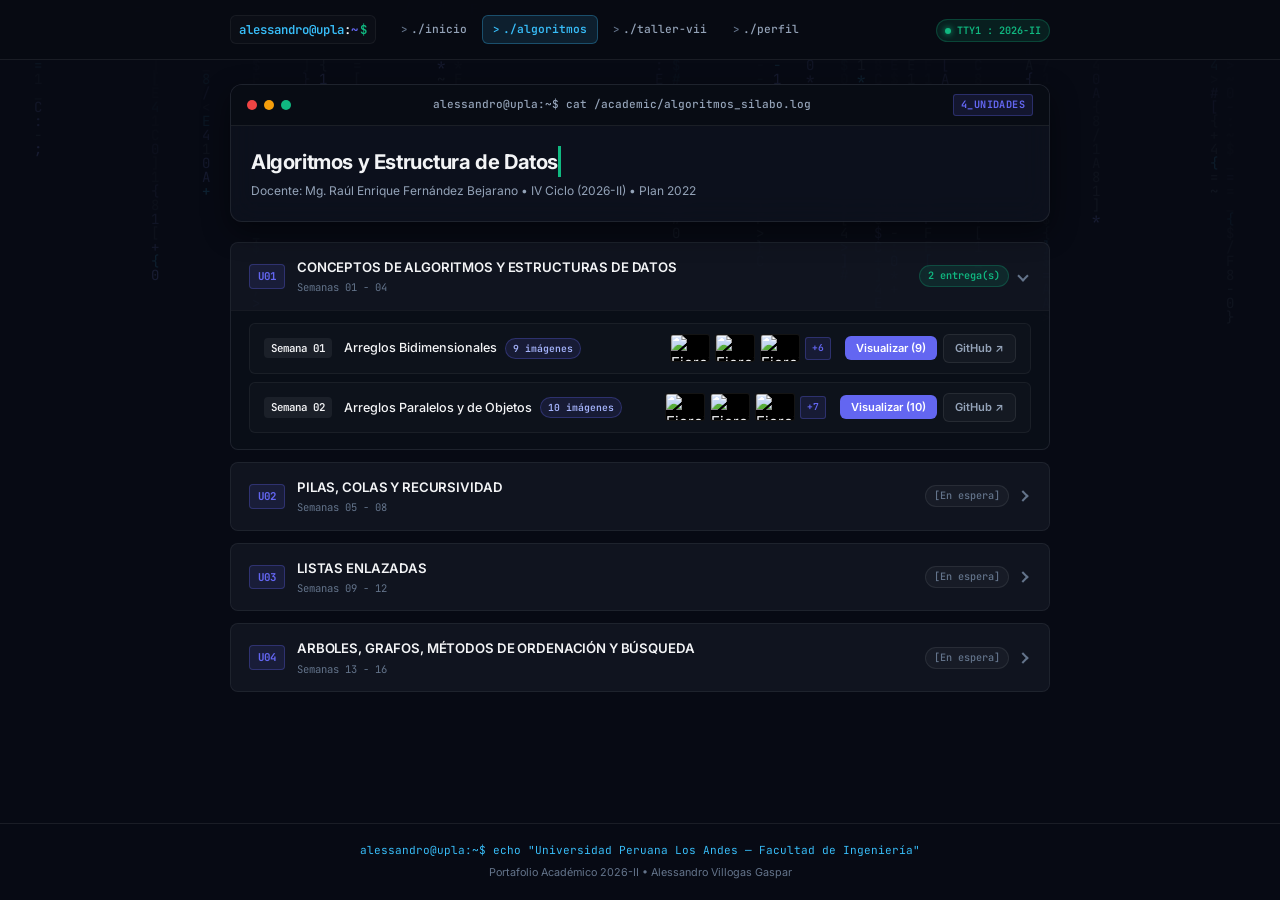
==== commit b036b377: "feat: add CSS stylesheet and JavaScript application script for portfolio" ====
--- a/algoritmos.html
+++ b/algoritmos.html
@@ -1,101 +1,100 @@
 <!DOCTYPE html>
 <html lang="es">
+
 <head>
   <meta charset="UTF-8" />
   <meta name="viewport" content="width=device-width, initial-scale=1.0" />
-  <meta name="description" content="Algoritmos y Estructura de Datos — Universidad Peruana Los Andes — 4 Unidades temáticas." />
-  <title>Algoritmos y Estructuras de Datos — UPLA</title>
-  <link rel="icon" href="data:image/svg+xml,<svg xmlns='http://www.w3.org/2000/svg' viewBox='0 0 24 24' fill='none' stroke='%238b5cf6' stroke-width='2'><polyline points='4 17 10 11 4 5'/><line x1='12' y1='19' x2='20' y2='19'/></svg>" />
+  <meta name="description"
+    content="Algoritmos y Estructura de Datos — Universidad Peruana Los Andes — 4 Unidades temáticas." />
+  <title>Algoritmos y Estructura de Datos — UPLA</title>
+  <link rel="icon" href="assets/img/upla.png" />
   <link rel="stylesheet" href="assets/css/styles.css" />
 </head>
+
 <body>
 
-<nav class="navbar" role="navigation" aria-label="Navegación principal">
-  <div class="navbar-inner">
-    <a href="index.html" class="navbar-brand">
-      <span class="brand-terminal-prompt">&gt;_</span>
-      <span class="brand-text">alexito@hub</span>
-    </a>
-    <div class="navbar-links">
-      <a href="index.html" class="nav-link" id="nav-inicio">[01] Inicio</a>
-      <a href="algoritmos.html" class="nav-link active" id="nav-algoritmos">[02] Algoritmos</a>
-      <a href="taller-vii.html" class="nav-link" id="nav-taller">[03] Taller VII</a>
-      <a href="perfil.html" class="nav-link" id="nav-profile">[04] Perfil</a>
-    </div>
-    <div class="navbar-spacer"></div>
-    <div class="navbar-actions">
-      <span class="sys-status-badge">
-        <span class="sys-dot"></span> SYS_ONLINE
-      </span>
-      <button class="burger" id="burger" aria-label="Abrir menú">
-        <span></span><span></span><span></span>
-      </button>
-    </div>
-  </div>
-</nav>
+  <nav class="navbar terminal-navbar" role="navigation" aria-label="Navegación principal">
+    <div class="navbar-inner">
+      <a href="index.html" class="nav-term-brand">
+        <span class="brand-cmd"><span class="brand-user">alessandro@upla</span>:<span class="brand-path">~</span><span
+            class="term-cursor">$</span></span>
+      </a>
 
-<div class="nav-drawer" id="nav-drawer">
-  <a href="index.html" class="drawer-link">&gt; Inicio</a>
-  <a href="algoritmos.html" class="drawer-link active">&gt; Algoritmos y Estructura de Datos</a>
-  <a href="taller-vii.html" class="drawer-link">&gt; Taller VII: Desarrollo de Aplicaciones I</a>
-  <a href="perfil.html" class="drawer-link">&gt; Perfil</a>
-</div>
-
-<main class="page-wrapper">
-  <div class="container">
-
-    <!-- Terminal Metadata Banner de la Asignatura y Universidad -->
-    <section class="terminal-window course-meta-terminal">
-      <div class="terminal-topbar">
-        <div class="terminal-dots">
-          <span class="term-dot dot-red"></span>
-          <span class="term-dot dot-yellow"></span>
-          <span class="term-dot dot-green"></span>
-        </div>
-        <div class="terminal-title">syllabus — upla://facultad-ingenieria/sistemas/algoritmos-332141.sys</div>
-        <div class="terminal-topbar-right">
-          <span class="term-code-tag">IV_CICLO</span>
-        </div>
+      <div class="navbar-links">
+        <a href="index.html" class="nav-link" id="nav-inicio">
+          <span class="nav-cmd-prompt">&gt;</span> ./inicio
+        </a>
+        <a href="algoritmos.html" class="nav-link active" id="nav-algoritmos">
+          <span class="nav-cmd-prompt">&gt;</span> ./algoritmos
+        </a>
+        <a href="taller-vii.html" class="nav-link" id="nav-taller">
+          <span class="nav-cmd-prompt">&gt;</span> ./taller-vii
+        </a>
+        <a href="perfil.html" class="nav-link" id="nav-profile">
+          <span class="nav-cmd-prompt">&gt;</span> ./perfil
+        </a>
       </div>
 
-      <div class="terminal-body course-meta-body">
-        <div class="course-meta-top">
-          <div class="course-meta-main">
-            <span class="meta-inst-tag">// UNIVERSIDAD PERUANA LOS ANDES · FACULTAD DE INGENIERÍA</span>
-            <h1 class="course-title-term">Algoritmos y Estructuras de Datos</h1>
-            <p class="course-docente-term">
-              Docente: <strong style="color: var(--text-1);">Mg. Raúl Enrique Fernández Bejarano</strong> (d.rfernandezb@ms.upla.edu.pe)
-            </p>
+      <div class="navbar-spacer"></div>
+
+      <div class="navbar-actions">
+        <span class="nav-session-tag"><span class="status-live-dot"></span>TTY1 : 2026-II</span>
+        <button class="burger" id="burger" aria-label="Abrir menú">
+          <span class="burger-bar"></span>
+          <span class="burger-bar"></span>
+          <span class="burger-bar"></span>
+        </button>
+      </div>
+    </div>
+  </nav>
+
+  <div class="nav-drawer" id="nav-drawer">
+    <div class="drawer-term-header">// NAVEGACIÓN TERMINAL</div>
+    <a href="index.html" class="drawer-link"><span class="drawer-prompt">$</span> ./inicio.sh</a>
+    <a href="algoritmos.html" class="drawer-link active"><span class="drawer-prompt">$</span> ./algoritmos.sh</a>
+    <a href="taller-vii.html" class="drawer-link"><span class="drawer-prompt">$</span> ./taller_vii.sh</a>
+    <a href="perfil.html" class="drawer-link"><span class="drawer-prompt">$</span> ./perfil.sh</a>
+  </div>
+
+  <main class="page-wrapper">
+    <div class="container">
+
+      <!-- Terminal Window: Encabezado de Curso -->
+      <section class="terminal-window">
+        <div class="terminal-topbar">
+          <div class="terminal-dots">
+            <span class="term-dot dot-red"></span>
+            <span class="term-dot dot-yellow"></span>
+            <span class="term-dot dot-green"></span>
           </div>
-          <div class="course-specs-badge">
-            <div class="spec-item"><span class="spec-k">CÓDIGO:</span> <span class="spec-v">332141</span></div>
-            <div class="spec-item"><span class="spec-k">CRÉDITOS:</span> <span class="spec-v">03</span></div>
-            <div class="spec-item"><span class="spec-k">HORAS:</span> <span class="spec-v">05 h/sem (1 Teo, 4 Prác)</span></div>
-            <div class="spec-item"><span class="spec-k">PLAN:</span> <span class="spec-v">2022 · 2026-II</span></div>
+          <div class="terminal-title">alessandro@upla:~$ cat /academic/algoritmos_silabo.log</div>
+          <div class="terminal-tag">4_UNIDADES</div>
+        </div>
+
+        <div class="terminal-body">
+          <div class="page-header">
+            <h1>Algoritmos y Estructura de Datos</h1>
+            <p>Docente: Mg. Raúl Enrique Fernández Bejarano &bull; IV Ciclo (2026-II) &bull; Plan 2022</p>
           </div>
         </div>
-        <div class="course-sumilla-term">
-          <span class="sumilla-prompt">&gt; sumilla:</span>
-          Asignatura teórico-práctica para resolver problemas computables básicos utilizando principios algorítmicos, ordenamiento, búsqueda, pilas, colas, recursividad, listas enlazadas, árboles y grafos.
-        </div>
-      </div>
-    </section>
+      </section>
 
-    <!-- Pila de 4 Unidades del Sílabo -->
-    <div class="units-stack" id="units-algoritmos"></div>
+      <!-- 4 Unidades del Sílabo -->
+      <div class="units-stack" id="units-algoritmos"></div>
 
-  </div>
-</main>
+    </div>
+  </main>
 
-<footer class="site-footer">
-  <div class="footer-terminal-line">
-    <span>alexito@upla-sys:~$ echo "Universidad Peruana Los Andes — Ingeniería de Sistemas y Computación"</span>
-  </div>
-  <div class="footer-copy">
-    Portafolio Académico 2026-II &mdash; Alessandro Villogas Gaspar
-  </div>
-</footer>
+  <footer class="site-footer">
+    <div class="footer-terminal-line">
+      <span>alessandro@upla:~$ echo "Universidad Peruana Los Andes — Facultad de Ingeniería"</span>
+    </div>
+    <div class="footer-content">
+      <p class="footer-sub">Portafolio Académico 2026-II &bull; Alessandro Villogas Gaspar</p>
+    </div>
+  </footer>
 
-<script src="assets/js/app.js"></script>
+  <script src="assets/js/app.js"></script>
 </body>
-</html>
+
+</html>
--- a/assets/css/styles.css
+++ b/assets/css/styles.css
@@ -1,50 +1,81 @@
-@import url('https://fonts.googleapis.com/css2?family=Inter:wght@400;500;600;700;800&family=JetBrains+Mono:wght@400;500;600&display=swap');
-
+@import url('https://fonts.googleapis.com/css2?family=Inter:wght@400;500;600;700&family=JetBrains+Mono:wght@400;500;600&display=swap');
+
+/* ==========================================
+   VARIABLES DE DISEÑO TERMINAL ELEGANTE Y LIMPIO
+   ========================================== */
 :root {
-  --bg:           #08080f;
-  --bg-surface:   #0f0f1b;
-  --bg-card:      #131322;
-  --bg-card-hover:#18182b;
-  --border:       rgba(255, 255, 255, 0.09);
-  --border-hover: rgba(139, 92, 246, 0.5);
-  --border-active:rgba(56, 189, 248, 0.6);
-  --violet:       #8b5cf6;
-  --violet-dim:   rgba(139, 92, 246, 0.14);
-  --violet-glow:  rgba(139, 92, 246, 0.35);
-  --sky:          #38bdf8;
-  --sky-dim:      rgba(56, 189, 248, 0.14);
-  --emerald:      #10b981;
-  --emerald-dim:  rgba(16, 185, 129, 0.14);
-  --amber:        #f59e0b;
-  --amber-dim:    rgba(245, 158, 11, 0.14);
-  --text-1:       #f8fafc;
-  --text-2:       #94a3b8;
-  --text-3:       #64748b;
-  --navbar-h:     64px;
-  --radius-card:  14px;
-  --radius-sm:    8px;
-  --radius-pill:  999px;
-  --ease:         cubic-bezier(.4, 0, .2, 1);
-  --t:            0.2s;
-}
-
-*, *::before, *::after { box-sizing: border-box; margin: 0; padding: 0; }
-html { font-size: 16px; scroll-behavior: smooth; }
+  --bg:            #090c15;
+  --bg-card:       rgba(14, 18, 30, 0.85);
+  --bg-card-hover: rgba(18, 24, 42, 0.95);
+  --bg-topbar:     rgba(9, 12, 20, 0.96);
+  --border:        rgba(255, 255, 255, 0.08);
+  --border-hover:  rgba(99, 102, 241, 0.45);
+
+  --indigo:        #6366f1;
+  --indigo-dim:    rgba(99, 102, 241, 0.12);
+  --indigo-hover:  #4f46e5;
+  
+  --sky:           #38bdf8;
+  --sky-dim:       rgba(56, 189, 248, 0.12);
+  
+  --emerald:       #10b981;
+  --emerald-dim:   rgba(16, 185, 129, 0.12);
+
+  --amber:         #f59e0b;
+  --amber-dim:     rgba(245, 158, 11, 0.14);
+
+  --text-1:        #f3f4f6;
+  --text-2:        #94a3b8;
+  --text-3:        #64748b;
+
+  --navbar-h:      60px;
+  --radius-lg:     12px;
+  --radius-md:     8px;
+  --radius-sm:     6px;
+  --radius-pill:   999px;
+
+  --transition:    0.18s ease-out;
+}
+
+*, *::before, *::after {
+  box-sizing: border-box;
+  margin: 0;
+  padding: 0;
+}
+
+html {
+  font-size: 15px;
+  scroll-behavior: smooth;
+}
+
 body {
-  font-family: 'Inter', system-ui, sans-serif;
-  background: var(--bg);
-  color: var(--text-1);
-  line-height: 1.6;
+  font-family: 'Inter', system-ui, -apple-system, sans-serif;
+  background-color: var(--bg);
+  color: var(--text-1);
+  line-height: 1.55;
   min-height: 100vh;
   display: flex;
   flex-direction: column;
   position: relative;
   overflow-x: hidden;
-}
-a { text-decoration: none; color: inherit; }
-button { cursor: pointer; border: none; background: none; font-family: inherit; }
-
-/* Hacker / Cyber Matrix Canvas Background */
+  -webkit-font-smoothing: antialiased;
+}
+
+a {
+  text-decoration: none;
+  color: inherit;
+}
+
+button {
+  cursor: pointer;
+  border: none;
+  background: none;
+  font-family: inherit;
+}
+
+/* ==========================================
+   ANIMACIÓN DE FONDO (CANVAS MATRIX RAIN)
+   ========================================== */
 #matrix-bg-canvas {
   position: fixed;
   top: 0;
@@ -57,736 +88,1110 @@
 }
 
 .container {
-  max-width: 920px;
+  max-width: 860px;
   margin-inline: auto;
-  padding-inline: 24px;
+  padding-inline: 20px;
   width: 100%;
 }
 
-/* NAVBAR */
-.navbar {
+/* ==========================================
+   BARRA DE NAVEGACIÓN TERMINAL
+   ========================================== */
+.terminal-navbar {
   position: fixed;
-  top: 0; left: 0; right: 0;
+  top: 0;
+  left: 0;
+  right: 0;
   height: var(--navbar-h);
-  background: rgba(8, 8, 15, 0.85);
-  backdrop-filter: blur(18px);
-  -webkit-backdrop-filter: blur(18px);
+  background: rgba(8, 11, 19, 0.96);
+  backdrop-filter: blur(16px);
+  -webkit-backdrop-filter: blur(16px);
   border-bottom: 1px solid var(--border);
   z-index: 100;
 }
-.navbar-inner {
+
+.terminal-navbar .navbar-inner {
   height: 100%;
   display: flex;
   align-items: center;
-  gap: 24px;
-  max-width: 920px;
+  gap: 14px;
+  max-width: 860px;
   margin-inline: auto;
-  padding-inline: 24px;
-}
-.navbar-brand {
-  display: flex;
-  align-items: center;
-  gap: 10px;
-  font-size: 0.92rem;
-  font-weight: 700;
-  color: var(--text-1);
+  padding-inline: 20px;
+}
+
+.nav-term-dots {
+  display: flex;
+  align-items: center;
+  gap: 6px;
   flex-shrink: 0;
-  letter-spacing: -0.01em;
-}
-.navbar-brand .brand-dot {
-  width: 8px; height: 8px; border-radius: 50%;
-  background: var(--violet);
-  box-shadow: 0 0 12px var(--violet-glow);
-}
-.navbar-links {
-  display: flex;
+}
+
+.nav-term-brand {
+  display: flex;
+  align-items: center;
+  gap: 8px;
+  font-family: 'JetBrains Mono', monospace;
+  font-weight: 600;
+  font-size: 0.82rem;
+  color: var(--text-1);
+  flex-shrink: 0;
+  padding: 4px 8px;
+  border-radius: var(--radius-sm);
+  background: rgba(255, 255, 255, 0.02);
+  border: 1px solid rgba(255, 255, 255, 0.05);
+  transition: all var(--transition);
+}
+
+.nav-term-brand:hover {
+  background: rgba(255, 255, 255, 0.05);
+  border-color: rgba(99, 102, 241, 0.3);
+}
+
+.brand-logo {
+  height: 22px;
+  width: auto;
+  object-fit: contain;
+}
+
+.brand-cmd {
+  display: flex;
+  align-items: center;
+}
+
+.brand-user {
+  color: var(--sky);
+}
+
+.brand-path {
+  color: var(--indigo);
+}
+
+.term-cursor {
+  color: var(--emerald);
+  margin-left: 2px;
+  animation: termBlink 1.1s infinite;
+}
+
+@keyframes termBlink {
+  0%, 49% { opacity: 1; }
+  50%, 100% { opacity: 0; }
+}
+
+.terminal-navbar .navbar-links {
+  display: flex;
+  align-items: center;
+  gap: 4px;
+}
+
+.terminal-navbar .nav-link {
+  font-family: 'JetBrains Mono', monospace;
+  display: inline-flex;
+  align-items: center;
+  gap: 4px;
+  padding: 5px 10px;
+  border-radius: var(--radius-sm);
+  font-size: 0.75rem;
+  font-weight: 500;
+  color: var(--text-2);
+  border: 1px solid transparent;
+  transition: all var(--transition);
+}
+
+.nav-cmd-prompt {
+  color: var(--text-3);
+  font-size: 0.72rem;
+  transition: color var(--transition);
+}
+
+.terminal-navbar .nav-link:hover {
+  color: var(--text-1);
+  background: rgba(255, 255, 255, 0.05);
+  border-color: rgba(255, 255, 255, 0.1);
+}
+
+.terminal-navbar .nav-link:hover .nav-cmd-prompt {
+  color: var(--sky);
+}
+
+.terminal-navbar .nav-link.active {
+  color: var(--sky);
+  background: var(--sky-dim);
+  border-color: rgba(56, 189, 248, 0.3);
+  font-weight: 600;
+}
+
+.terminal-navbar .nav-link.active .nav-cmd-prompt {
+  color: var(--sky);
+}
+
+.navbar-spacer {
+  flex: 1;
+}
+
+.nav-session-tag {
+  font-family: 'JetBrains Mono', monospace;
+  font-size: 0.68rem;
+  font-weight: 600;
+  color: var(--emerald);
+  background: var(--emerald-dim);
+  border: 1px solid rgba(16, 185, 129, 0.25);
+  padding: 3px 8px;
+  border-radius: var(--radius-pill);
+  display: inline-flex;
   align-items: center;
   gap: 6px;
-  flex: 1;
-}
-.nav-link {
-  padding: 6px 14px;
+  white-space: nowrap;
+}
+
+.status-live-dot {
+  width: 6px;
+  height: 6px;
+  border-radius: 50%;
+  background: var(--emerald);
+  box-shadow: 0 0 6px var(--emerald);
+}
+
+.terminal-navbar .burger {
+  display: none;
+  flex-direction: column;
+  gap: 4px;
+  padding: 6px;
+  background: rgba(255, 255, 255, 0.03);
+  border: 1px solid var(--border);
+  border-radius: var(--radius-sm);
+}
+
+.burger-bar {
+  display: block;
+  width: 18px;
+  height: 2px;
+  background: var(--text-2);
+  border-radius: 2px;
+}
+
+/* Nav Drawer Terminal */
+.nav-drawer {
+  display: none;
+  position: fixed;
+  top: var(--navbar-h);
+  left: 0;
+  right: 0;
+  background: #0b0f1a;
+  border-bottom: 1px solid var(--border);
+  padding: 12px 20px;
+  z-index: 99;
+  flex-direction: column;
+  gap: 6px;
+  box-shadow: 0 10px 24px rgba(0, 0, 0, 0.5);
+}
+
+.drawer-term-header {
+  font-family: 'JetBrains Mono', monospace;
+  font-size: 0.68rem;
+  color: var(--text-3);
+  margin-bottom: 4px;
+  padding-left: 4px;
+}
+
+.drawer-link {
+  font-family: 'JetBrains Mono', monospace;
+  display: flex;
+  align-items: center;
+  gap: 8px;
+  padding: 8px 12px;
   border-radius: var(--radius-sm);
   font-size: 0.82rem;
   font-weight: 500;
   color: var(--text-2);
-  transition: all var(--t) var(--ease);
+  background: rgba(255, 255, 255, 0.02);
+  border: 1px solid rgba(255, 255, 255, 0.04);
+}
+
+.drawer-prompt {
+  color: var(--sky);
+}
+
+.drawer-link:hover, .drawer-link.active {
+  background: var(--sky-dim);
+  color: var(--sky);
+  border-color: rgba(56, 189, 248, 0.3);
+}
+
+/* ==========================================
+   ESTRUCTURA PRINCIPAL
+   ========================================== */
+.page-wrapper {
+  padding-top: calc(var(--navbar-h) + 24px);
+  padding-bottom: 44px;
+  flex: 1;
+}
+
+/* ==========================================
+   VENTANA ESTILO TERMINAL (TERMINAL-WINDOW)
+   ========================================== */
+.terminal-window {
+  background: var(--bg-card);
+  backdrop-filter: blur(14px);
+  -webkit-backdrop-filter: blur(14px);
+  border: 1px solid var(--border);
+  border-radius: var(--radius-lg);
+  box-shadow: 0 10px 28px rgba(0, 0, 0, 0.45);
+  overflow: hidden;
+  margin-bottom: 20px;
+  transition: border-color var(--transition);
+  animation: fadeUp 0.6s ease-out forwards;
+  opacity: 0;
+  transform: translateY(15px);
+}
+
+.terminal-window:hover {
+  border-color: rgba(255, 255, 255, 0.16);
+}
+
+.terminal-topbar {
+  display: flex;
+  align-items: center;
+  justify-content: space-between;
+  padding: 9px 16px;
+  background: var(--bg-topbar);
+  border-bottom: 1px solid var(--border);
+  gap: 12px;
+}
+
+.terminal-dots {
+  display: flex;
+  align-items: center;
+  gap: 7px;
+  flex-shrink: 0;
+}
+
+.term-dot {
+  width: 10px;
+  height: 10px;
+  border-radius: 50%;
+  display: inline-block;
+}
+
+.dot-red    { background: #ef4444; }
+.dot-yellow { background: #f59e0b; }
+.dot-green  { background: #10b981; }
+
+.terminal-title {
+  font-family: 'JetBrains Mono', monospace;
+  font-size: 0.74rem;
+  color: var(--text-2);
+  font-weight: 500;
   white-space: nowrap;
-}
-.nav-link:hover { color: var(--text-1); background: rgba(255, 255, 255, 0.05); }
-.nav-link.active { color: var(--violet); font-weight: 600; background: var(--violet-dim); border: 1px solid rgba(139, 92, 246, 0.2); }
-
-.navbar-spacer { flex: 1; }
-.navbar-actions { display: flex; align-items: center; gap: 10px; }
-
-.burger {
-  display: none;
-  flex-direction: column;
-  gap: 5px;
-  padding: 6px;
-}
-.burger span {
-  display: block;
-  width: 20px;
-  height: 2px;
-  background: var(--text-2);
-  border-radius: 2px;
-}
-
-.nav-drawer {
-  display: none;
-  position: fixed;
-  top: var(--navbar-h);
-  left: 0; right: 0;
-  background: rgba(15, 15, 27, 0.98);
-  border-bottom: 1px solid var(--border);
-  padding: 16px 24px;
-  z-index: 99;
-  flex-direction: column;
-  gap: 6px;
-}
-.nav-drawer.open { display: flex; }
-.drawer-link {
-  padding: 10px 14px;
-  border-radius: var(--radius-sm);
-  font-size: 0.88rem;
-  font-weight: 500;
-  color: var(--text-2);
-}
-.drawer-link:hover, .drawer-link.active {
-  background: var(--violet-dim);
-  color: var(--violet);
-}
-
-.page-wrapper {
-  padding-top: calc(var(--navbar-h) + 36px);
-  padding-bottom: 60px;
+  overflow: hidden;
+  text-overflow: ellipsis;
   flex: 1;
-}
-
-/* HERO PERFIL EN INDEX */
-.home-hero-profile {
-  display: grid;
-  grid-template-columns: 240px 1fr;
-  gap: 36px;
-  align-items: center;
-  background: var(--bg-card);
-  border: 1px solid var(--border);
-  border-radius: var(--radius-card);
-  padding: 34px;
-  margin-bottom: 40px;
-  position: relative;
+  text-align: center;
+}
+
+.terminal-tag {
+  font-family: 'JetBrains Mono', monospace;
+  font-size: 0.68rem;
+  font-weight: 700;
+  color: var(--indigo);
+  background: var(--indigo-dim);
+  border: 1px solid rgba(99, 102, 241, 0.3);
+  padding: 2px 7px;
+  border-radius: 3px;
+  letter-spacing: 0.04em;
+  flex-shrink: 0;
+}
+
+.terminal-body {
+  padding: 20px;
+}
+
+/* ==========================================
+   HERO / PERFIL EN INDEX
+   ========================================== */
+.hero-card {
+  display: flex;
+  align-items: center;
+  gap: 22px;
+}
+
+.hero-avatar {
+  flex-shrink: 0;
+  width: 90px;
+  height: 90px;
+  border-radius: var(--radius-md);
   overflow: hidden;
-  box-shadow: 0 12px 36px rgba(0, 0, 0, 0.4);
-}
-.home-hero-profile::before {
-  content: '';
-  position: absolute;
-  top: 0; right: 0; width: 260px; height: 260px;
-  background: radial-gradient(circle, var(--violet-dim) 0%, transparent 70%);
-  pointer-events: none;
-}
-
-.hero-photo-wrapper {
-  display: flex;
-  flex-direction: column;
-  align-items: center;
-  gap: 14px;
-}
-.hero-photo-frame {
-  position: relative;
-  width: 170px;
-  height: 170px;
-  border-radius: 20px;
-  padding: 4px;
-  background: linear-gradient(135deg, var(--violet), var(--sky));
-  box-shadow: 0 0 24px var(--violet-glow);
-}
-.hero-photo-img {
-  width: 100%;
-  height: 100%;
-  border-radius: 16px;
-  object-fit: cover;
-  display: block;
-  background: var(--bg-surface);
-}
-.hero-status-pill {
-  display: inline-flex;
-  align-items: center;
-  gap: 8px;
-  background: rgba(16, 185, 129, 0.12);
-  border: 1px solid rgba(16, 185, 129, 0.3);
-  padding: 4px 12px;
-  border-radius: var(--radius-pill);
-}
-.hero-status-dot {
-  width: 7px;
-  height: 7px;
-  border-radius: 50%;
-  background: var(--emerald);
-  box-shadow: 0 0 8px var(--emerald);
-}
-.hero-status-text {
-  font-size: 0.72rem;
-  font-weight: 600;
-  color: #6ee7b7;
-  letter-spacing: 0.02em;
-}
-
-.hero-info-wrapper {
-  display: flex;
-  flex-direction: column;
-  gap: 10px;
-}
-.hero-badge-tag {
-  display: flex;
-  align-items: center;
-  gap: 10px;
-  font-family: 'JetBrains Mono', monospace;
-  font-size: 0.72rem;
-  font-weight: 600;
-  color: var(--violet);
-  letter-spacing: 0.06em;
-}
-.badge-tag-prefix {
-  color: var(--violet);
-}
-.badge-tag-code {
-  color: var(--text-3);
-  background: rgba(255, 255, 255, 0.04);
-  padding: 2px 8px;
-  border-radius: var(--radius-pill);
-  border: 1px solid var(--border);
-}
-.hero-dev-name {
-  font-size: clamp(1.6rem, 3.5vw, 2.2rem);
-  font-weight: 800;
-  color: var(--text-1);
-  line-height: 1.2;
-}
-.hero-dev-role {
-  font-size: 0.95rem;
-  font-weight: 600;
-  color: var(--sky);
-}
-.hero-dev-bio {
-  font-size: 0.88rem;
-  color: var(--text-2);
-  line-height: 1.6;
-  max-width: 520px;
-}
-
-.hero-actions-row {
-  display: flex;
-  flex-wrap: wrap;
-  align-items: center;
-  gap: 10px;
-  margin-top: 10px;
-}
-.social-tech-btn {
-  display: inline-flex;
-  align-items: center;
-  gap: 8px;
-  padding: 8px 16px;
-  border-radius: var(--radius-sm);
-  font-size: 0.82rem;
-  font-weight: 600;
-  background: rgba(255, 255, 255, 0.04);
-  border: 1px solid var(--border);
-  color: var(--text-1);
-  transition: all var(--t) var(--ease);
-}
-.social-tech-btn:hover {
-  background: rgba(255, 255, 255, 0.09);
-  border-color: rgba(255, 255, 255, 0.25);
-  transform: translateY(-2px);
-}
-.social-tech-btn.btn-github:hover {
-  border-color: var(--violet);
-  box-shadow: 0 4px 16px var(--violet-glow);
-}
-.social-tech-btn.btn-linkedin:hover {
-  border-color: var(--sky);
-  box-shadow: 0 4px 16px var(--sky-dim);
-}
-.social-tech-btn.btn-contact:hover {
-  border-color: var(--emerald);
-  box-shadow: 0 4px 16px var(--emerald-dim);
-}
-
-/* SUBJECTS SECTION EN INDEX */
-.subjects-header-bar {
-  display: flex;
-  align-items: flex-end;
-  justify-content: space-between;
-  margin-bottom: 20px;
-  padding-bottom: 12px;
-  border-bottom: 1px solid var(--border);
-}
-.subjects-header-left {
-  display: flex;
-  flex-direction: column;
-  gap: 4px;
-}
-.subjects-code {
-  font-family: 'JetBrains Mono', monospace;
-  font-size: 0.72rem;
-  color: var(--text-3);
-  letter-spacing: 0.06em;
-}
-.subjects-title {
-  font-size: 1.25rem;
-  font-weight: 800;
-  color: var(--text-1);
-}
-.subjects-count-tag {
-  font-size: 0.75rem;
-  font-weight: 600;
-  color: var(--violet);
-  background: var(--violet-dim);
-  border: 1px solid rgba(139, 92, 246, 0.25);
-  padding: 3px 10px;
-  border-radius: var(--radius-pill);
-}
-
-.home-subjects {
-  display: grid;
-  grid-template-columns: repeat(auto-fit, minmax(320px, 1fr));
-  gap: 20px;
-}
-.home-subject-card {
-  background: var(--bg-card);
-  border: 1px solid var(--border);
-  border-radius: var(--radius-card);
-  padding: 26px;
-  display: flex;
-  flex-direction: column;
-  justify-content: space-between;
-  gap: 20px;
-  transition: all var(--t) var(--ease);
-}
-.home-subject-card:hover {
-  border-color: var(--border-hover);
-  background: var(--bg-card-hover);
-  transform: translateY(-3px);
-  box-shadow: 0 14px 34px rgba(0, 0, 0, 0.45);
-}
-.home-subject-top {
-  display: flex;
-  flex-direction: column;
-  gap: 10px;
-}
-.subject-card-badges {
-  display: flex;
-  align-items: center;
-  justify-content: space-between;
-}
-.home-subject-tag {
-  font-size: 0.72rem;
-  font-weight: 700;
-  color: var(--violet);
-  text-transform: uppercase;
-  letter-spacing: 0.05em;
-}
-.subject-tag-status {
-  font-size: 0.7rem;
-  font-weight: 600;
-  color: var(--text-3);
-  background: rgba(255, 255, 255, 0.04);
-  padding: 2px 8px;
-  border-radius: var(--radius-pill);
-  border: 1px solid var(--border);
-}
-.home-subject-title {
-  font-size: 1.18rem;
-  font-weight: 700;
-  color: var(--text-1);
-  line-height: 1.35;
-}
-.home-subject-desc {
-  font-size: 0.85rem;
-  color: var(--text-2);
-  line-height: 1.5;
-}
-.subject-card-footer {
-  display: flex;
-  align-items: center;
-}
-.home-subject-btn {
-  display: inline-flex;
-  align-items: center;
-  gap: 8px;
-  padding: 8px 16px;
-  border-radius: var(--radius-sm);
-  background: var(--violet);
-  color: #fff;
-  font-size: 0.82rem;
-  font-weight: 600;
-  transition: all var(--t) var(--ease);
-}
-.home-subject-btn:hover {
-  background: #7c3aed;
-  box-shadow: 0 0 14px var(--violet-glow);
-  transform: translateX(3px);
-}
-
-/* HERO EN ASIGNATURAS */
-.hero {
-  text-align: center;
-  margin-bottom: 34px;
-}
-.hero-tag {
-  display: inline-block;
-  padding: 3px 12px;
-  border-radius: var(--radius-pill);
-  background: var(--violet-dim);
-  border: 1px solid rgba(139, 92, 246, 0.25);
-  font-size: 0.72rem;
-  font-weight: 600;
-  color: var(--violet);
-  text-transform: uppercase;
-  letter-spacing: 0.05em;
-  margin-bottom: 12px;
-}
-.hero h1 {
-  font-size: clamp(1.8rem, 4vw, 2.3rem);
-  font-weight: 800;
-  color: var(--text-1);
-  margin-bottom: 8px;
-  line-height: 1.25;
-}
-.hero p {
-  font-size: 0.92rem;
-  color: var(--text-2);
-  max-width: 580px;
-  margin-inline: auto;
-}
-
-/* ==========================================
-   NUEVO DISEÑO DE UNIDADES Y ENTREGAS POR SEMANA
-   ========================================== */
-.units-stack {
-  display: flex;
-  flex-direction: column;
-  gap: 24px;
-}
-
-.unit-rect {
-  background: var(--bg-card);
-  border: 1px solid var(--border);
-  border-radius: var(--radius-card);
-  padding: 24px 28px;
-  display: flex;
-  flex-direction: column;
-  gap: 18px;
-  transition: border-color var(--t) var(--ease);
-}
-.unit-rect:hover {
-  border-color: rgba(255, 255, 255, 0.16);
-}
-
-.unit-rect-header {
-  padding-bottom: 14px;
-  border-bottom: 1px solid var(--border);
-}
-.unit-header-info {
-  display: flex;
-  flex-direction: column;
-  gap: 6px;
-}
-.unit-tag-row {
-  display: flex;
-  align-items: center;
-  gap: 8px;
-}
-.unit-rect-tag {
-  font-family: 'JetBrains Mono', monospace;
-  font-size: 0.7rem;
-  font-weight: 700;
-  color: var(--violet);
-  background: var(--violet-dim);
-  padding: 2px 8px;
-  border-radius: var(--radius-sm);
-  border: 1px solid rgba(139, 92, 246, 0.3);
-  letter-spacing: 0.05em;
-}
-.unit-status-tag {
-  font-size: 0.7rem;
-  color: var(--text-3);
-  background: rgba(255, 255, 255, 0.03);
-  padding: 2px 8px;
-  border-radius: var(--radius-pill);
-  border: 1px solid var(--border);
-}
-.unit-rect-title {
-  font-size: 1.05rem;
-  font-weight: 700;
-  color: var(--text-1);
-  line-height: 1.35;
-}
-.unit-rect-capacidad {
-  font-size: 0.78rem;
-  color: var(--text-2);
-  line-height: 1.5;
-  margin-top: 2px;
-}
-
-/* LISTA DE ENTREGAS POR SEMANA */
-.unit-deliveries-stack {
-  display: flex;
-  flex-direction: column;
-  gap: 14px;
-}
-
-.delivery-item-card {
-  display: grid;
-  grid-template-columns: 130px 1fr auto;
-  gap: 20px;
-  align-items: center;
-  background: rgba(255, 255, 255, 0.02);
-  border: 1px solid var(--border);
-  border-radius: var(--radius-sm);
-  padding: 16px 20px;
-  transition: all var(--t) var(--ease);
-}
-.delivery-item-card:hover {
-  background: rgba(255, 255, 255, 0.04);
-  border-color: var(--border-hover);
-  transform: translateY(-1px);
-}
-
-.delivery-left {
-  display: flex;
-  flex-direction: column;
-  gap: 6px;
-  align-items: flex-start;
-}
-.delivery-week-badge {
-  font-family: 'JetBrains Mono', monospace;
-  font-size: 0.72rem;
-  font-weight: 700;
-  color: var(--text-1);
-  letter-spacing: 0.05em;
-  background: rgba(255, 255, 255, 0.05);
-  padding: 3px 8px;
-  border-radius: 4px;
-  border: 1px solid var(--border);
-}
-.delivery-type-pill {
-  font-size: 0.65rem;
-  font-weight: 700;
-  padding: 2px 8px;
-  border-radius: var(--radius-pill);
-  letter-spacing: 0.04em;
-  text-transform: uppercase;
-}
-.delivery-type-pill.type-img {
-  background: rgba(139, 92, 246, 0.16);
-  color: #c4b5fd;
-  border: 1px solid rgba(139, 92, 246, 0.35);
-}
-.delivery-type-pill.type-rar {
-  background: rgba(245, 158, 11, 0.16);
-  color: #fcd34d;
-  border: 1px solid rgba(245, 158, 11, 0.35);
-}
-.delivery-type-pill.type-figma {
-  background: rgba(242, 78, 30, 0.16);
-  color: #fca5a5;
-  border: 1px solid rgba(242, 78, 30, 0.35);
-}
-.delivery-type-pill.type-word {
-  background: rgba(37, 99, 235, 0.16);
-  color: #93c5fd;
-  border: 1px solid rgba(37, 99, 235, 0.35);
-}
-.delivery-type-pill.type-pdf {
-  background: rgba(239, 68, 68, 0.16);
-  color: #fca5a5;
-  border: 1px solid rgba(239, 68, 68, 0.35);
-}
-
-.delivery-center {
-  display: flex;
-  flex-direction: column;
-  gap: 10px;
-  min-width: 0;
-}
-.delivery-main-info {
-  display: flex;
-  flex-direction: column;
-  gap: 2px;
-}
-.delivery-title {
-  font-size: 0.92rem;
-  font-weight: 600;
-  color: var(--text-1);
-}
-.delivery-sub {
-  font-size: 0.76rem;
-  color: var(--text-3);
-}
-
-/* Preview Strip de Miniaturas */
-.delivery-thumb-strip {
-  display: flex;
-  align-items: center;
-  gap: 8px;
-  flex-wrap: wrap;
-}
-.delivery-mini-thumb {
-  width: 48px;
-  height: 38px;
-  border-radius: 6px;
-  overflow: hidden;
-  border: 1px solid var(--border);
-  cursor: pointer;
+  border: 1px solid rgba(99, 102, 241, 0.4);
   background: #000;
-  transition: all var(--t) var(--ease);
-}
-.delivery-mini-thumb:hover {
-  border-color: var(--violet);
-  transform: scale(1.06);
-  box-shadow: 0 0 10px var(--violet-glow);
-}
-.delivery-mini-thumb img {
+  box-shadow: 0 0 16px rgba(99, 102, 241, 0.15);
+}
+
+.hero-avatar img {
   width: 100%;
   height: 100%;
   object-fit: cover;
   display: block;
 }
-.delivery-thumb-more {
-  padding: 4px 10px;
+
+.hero-info {
+  display: flex;
+  flex-direction: column;
+  gap: 5px;
+  flex: 1;
+  min-width: 0;
+}
+
+.upla-badge {
+  display: inline-flex;
+  align-items: center;
+  gap: 8px;
+  font-size: 0.74rem;
+  font-weight: 600;
+  color: var(--sky);
+}
+
+.upla-icon {
+  height: 18px;
+  width: auto;
+  object-fit: contain;
+}
+
+.hero-name {
+  font-size: 1.35rem;
+  font-weight: 700;
+  color: var(--text-1);
+  letter-spacing: -0.02em;
+  line-height: 1.25;
+  display: inline-block;
+  white-space: nowrap;
+  overflow: hidden;
+  border-right: 0.15em solid var(--emerald);
+  animation: typing 1.5s steps(40, end), blink-caret 0.75s step-end infinite;
+  max-width: fit-content;
+}
+
+.hero-role {
+  font-family: 'JetBrains Mono', monospace;
+  font-size: 0.8rem;
+  font-weight: 500;
+  color: var(--indigo);
+}
+
+.hero-desc {
+  font-size: 0.82rem;
+  color: var(--text-2);
+  line-height: 1.5;
+}
+
+.hero-links {
+  display: flex;
+  align-items: center;
+  gap: 8px;
+  margin-top: 4px;
+  flex-wrap: wrap;
+}
+
+.hero-btn {
+  display: inline-flex;
+  align-items: center;
+  gap: 7px;
+  padding: 5px 11px;
+  border-radius: var(--radius-sm);
+  font-family: 'JetBrains Mono', monospace;
+  font-size: 0.74rem;
+  font-weight: 500;
+  color: var(--text-2);
+  background: rgba(255, 255, 255, 0.03);
+  border: 1px solid var(--border);
+  transition: all var(--transition);
+}
+
+.hero-btn:hover {
+  background: rgba(255, 255, 255, 0.08);
+  border-color: rgba(255, 255, 255, 0.25);
+  color: var(--text-1);
+}
+
+/* ==========================================
+   INFORMACIÓN DE LA UNIVERSIDAD (UPLA)
+   ========================================== */
+.upla-institution-card {
+  display: flex;
+  align-items: center;
+  gap: 20px;
+}
+
+.upla-card-logo {
+  flex-shrink: 0;
+  width: 60px;
+  height: 60px;
+  display: flex;
+  align-items: center;
+  justify-content: center;
+  background: rgba(255, 255, 255, 0.03);
+  border: 1px solid var(--border);
+  border-radius: var(--radius-md);
+  padding: 6px;
+}
+
+.upla-card-logo img {
+  max-width: 100%;
+  max-height: 100%;
+  object-fit: contain;
+}
+
+.upla-card-info {
+  display: flex;
+  flex-direction: column;
+  gap: 5px;
+  flex: 1;
+  min-width: 0;
+}
+
+.upla-card-header {
+  display: flex;
+  align-items: center;
+  gap: 10px;
+  flex-wrap: wrap;
+}
+
+.upla-title {
+  font-size: 1.12rem;
+  font-weight: 700;
+  color: var(--text-1);
+  display: inline-block;
+  white-space: nowrap;
+  overflow: hidden;
+  border-right: 0.15em solid var(--emerald);
+  animation: typing 1.5s steps(40, end) 0.5s both, blink-caret 0.75s step-end infinite;
+  max-width: fit-content;
+}
+
+.upla-pill {
+  font-family: 'JetBrains Mono', monospace;
+  font-size: 0.68rem;
+  font-weight: 600;
+  color: var(--emerald);
+  background: var(--emerald-dim);
+  border: 1px solid rgba(16, 185, 129, 0.3);
+  padding: 2px 7px;
   border-radius: var(--radius-pill);
+}
+
+.upla-faculty {
+  font-size: 0.82rem;
+  color: var(--sky);
+}
+
+.upla-meta-tags {
+  display: flex;
+  align-items: center;
+  gap: 8px;
+  flex-wrap: wrap;
+  margin-top: 2px;
+}
+
+.upla-meta-tag {
+  font-family: 'JetBrains Mono', monospace;
   font-size: 0.7rem;
-  font-weight: 600;
-  color: var(--violet);
-  background: var(--violet-dim);
-  border: 1px solid rgba(139, 92, 246, 0.25);
-  transition: all var(--t) var(--ease);
-}
-.delivery-thumb-more:hover {
-  background: var(--violet);
-  color: #fff;
-}
-
-.delivery-right {
-  display: flex;
-  flex-direction: column;
-  align-items: stretch;
-  gap: 8px;
-  flex-shrink: 0;
-}
-.action-tech-btn {
+  color: var(--text-3);
+  background: rgba(255, 255, 255, 0.03);
+  border: 1px solid var(--border);
+  padding: 2px 8px;
+  border-radius: 4px;
+}
+
+/* ==========================================
+   CURSOS EN INDEX
+   ========================================== */
+.courses-grid {
+  display: grid;
+  grid-template-columns: repeat(auto-fit, minmax(320px, 1fr));
+  gap: 16px;
+}
+
+.course-card {
+  background: rgba(255, 255, 255, 0.02);
+  border: 1px solid var(--border);
+  border-radius: var(--radius-md);
+  padding: 16px 18px;
+  display: flex;
+  flex-direction: column;
+  justify-content: space-between;
+  gap: 14px;
+  transition: all var(--transition);
+}
+
+.course-card:hover {
+  background: rgba(255, 255, 255, 0.04);
+  border-color: var(--border-hover);
+  transform: translateY(-2px);
+}
+
+.course-body {
+  display: flex;
+  flex-direction: column;
+  gap: 5px;
+}
+
+.course-tag {
+  font-family: 'JetBrains Mono', monospace;
+  font-size: 0.68rem;
+  font-weight: 600;
+  color: var(--sky);
+  background: var(--sky-dim);
+  padding: 2px 7px;
+  border-radius: 3px;
+  align-self: flex-start;
+  border: 1px solid rgba(56, 189, 248, 0.25);
+}
+
+.course-title {
+  font-size: 1rem;
+  font-weight: 600;
+  color: var(--text-1);
+  line-height: 1.35;
+}
+
+.course-teacher {
+  font-size: 0.78rem;
+  color: var(--indigo);
+}
+
+.course-desc {
+  font-size: 0.8rem;
+  color: var(--text-2);
+  line-height: 1.5;
+}
+
+.course-btn {
   display: inline-flex;
   align-items: center;
   justify-content: center;
   gap: 6px;
-  padding: 7px 16px;
+  padding: 6px 13px;
   border-radius: var(--radius-sm);
-  font-size: 0.78rem;
-  font-weight: 600;
-  transition: all var(--t) var(--ease);
+  background: var(--indigo-dim);
+  border: 1px solid rgba(99, 102, 241, 0.4);
+  color: #c7d2fe;
+  font-family: 'JetBrains Mono', monospace;
+  font-size: 0.74rem;
+  font-weight: 600;
+  transition: all var(--transition);
+  align-self: flex-start;
+}
+
+.course-btn:hover {
+  background: var(--indigo);
+  color: #fff;
+}
+
+/* ==========================================
+   ENCABEZADO DE PÁGINAS DE CURSOS
+   ========================================== */
+.page-header {
+  display: flex;
+  flex-direction: column;
+  gap: 5px;
+}
+
+.header-upla-badge {
+  display: inline-flex;
+  align-items: center;
+  gap: 8px;
+  font-size: 0.74rem;
+  font-weight: 600;
+  color: var(--sky);
+}
+
+.header-upla-logo {
+  height: 20px;
+  width: auto;
+  object-fit: contain;
+}
+
+.page-header h1 {
+  font-size: 1.35rem;
+  font-weight: 700;
+  color: var(--text-1);
+  letter-spacing: -0.02em;
+  display: inline-block;
   white-space: nowrap;
-}
-.action-tech-btn.btn-view-gallery {
-  background: var(--violet);
+  overflow: hidden;
+  border-right: 0.15em solid var(--emerald);
+  animation: typing 1.5s steps(40, end), blink-caret 0.75s step-end infinite;
+  max-width: fit-content;
+}
+
+.page-header p {
+  font-size: 0.8rem;
+  color: var(--text-2);
+}
+
+/* ==========================================
+   UNIDADES EN ACORDEÓN INTERACTIVO Y ORDENADO
+   ========================================== */
+.units-stack {
+  display: flex;
+  flex-direction: column;
+  gap: 12px;
+}
+
+.unit-box {
+  background: var(--bg-card);
+  border: 1px solid var(--border);
+  border-radius: var(--radius-md);
+  overflow: hidden;
+  transition: border-color var(--transition), background var(--transition);
+}
+
+.unit-box:hover {
+  border-color: rgba(255, 255, 255, 0.16);
+}
+
+.unit-box-header {
+  display: flex;
+  align-items: center;
+  justify-content: space-between;
+  padding: 14px 18px;
+  background: rgba(255, 255, 255, 0.015);
+  cursor: pointer;
+  user-select: none;
+  gap: 12px;
+  transition: background var(--transition);
+}
+
+.unit-box-header:hover {
+  background: rgba(255, 255, 255, 0.04);
+}
+
+.unit-title-group {
+  display: flex;
+  align-items: center;
+  gap: 12px;
+  flex: 1;
+  min-width: 0;
+}
+
+.unit-tag {
+  font-family: 'JetBrains Mono', monospace;
+  font-size: 0.72rem;
+  font-weight: 700;
+  color: var(--indigo);
+  background: var(--indigo-dim);
+  border: 1px solid rgba(99, 102, 241, 0.3);
+  padding: 3px 8px;
+  border-radius: 4px;
+  flex-shrink: 0;
+}
+
+.unit-name-wrapper {
+  display: flex;
+  flex-direction: column;
+  gap: 2px;
+  min-width: 0;
+}
+
+.unit-title {
+  font-size: 0.88rem;
+  font-weight: 600;
+  color: var(--text-1);
+  letter-spacing: -0.01em;
+  white-space: nowrap;
+  overflow: hidden;
+  text-overflow: ellipsis;
+}
+
+.unit-timeline {
+  font-family: 'JetBrains Mono', monospace;
+  font-size: 0.7rem;
+  color: var(--text-3);
+}
+
+.unit-header-right {
+  display: flex;
+  align-items: center;
+  gap: 10px;
+  flex-shrink: 0;
+}
+
+.unit-status-tag {
+  font-family: 'JetBrains Mono', monospace;
+  font-size: 0.68rem;
+  font-weight: 600;
+  color: var(--emerald);
+  background: var(--emerald-dim);
+  border: 1px solid rgba(16, 185, 129, 0.25);
+  padding: 2px 8px;
+  border-radius: var(--radius-pill);
+}
+
+.unit-pending-tag {
+  font-family: 'JetBrains Mono', monospace;
+  font-size: 0.68rem;
+  font-weight: 500;
+  color: var(--text-3);
+  background: rgba(255, 255, 255, 0.03);
+  border: 1px solid var(--border);
+  padding: 2px 8px;
+  border-radius: var(--radius-pill);
+}
+
+.unit-toggle-icon {
+  width: 8px;
+  height: 8px;
+  border-right: 2px solid var(--text-3);
+  border-bottom: 2px solid var(--text-3);
+  transform: rotate(45deg);
+  transition: transform var(--transition);
+  margin-right: 4px;
+}
+
+.unit-box.collapsed .unit-toggle-icon {
+  transform: rotate(-45deg);
+}
+
+.unit-box.collapsed .unit-deliveries-list {
+  display: none;
+}
+
+/* ==========================================
+   LISTA DE ENTREGAS ORDENADA
+   ========================================== */
+.unit-deliveries-list {
+  display: flex;
+  flex-direction: column;
+  gap: 8px;
+  padding: 12px 18px 16px;
+  border-top: 1px solid rgba(255, 255, 255, 0.05);
+  background: rgba(0, 0, 0, 0.15);
+}
+
+.delivery-row {
+  display: flex;
+  align-items: center;
+  justify-content: space-between;
+  gap: 14px;
+  padding: 10px 14px;
+  border-radius: var(--radius-sm);
+  background: rgba(255, 255, 255, 0.02);
+  border: 1px solid rgba(255, 255, 255, 0.05);
+  transition: all var(--transition);
+  flex-wrap: wrap;
+}
+
+.delivery-row:hover {
+  background: rgba(255, 255, 255, 0.04);
+  border-color: rgba(255, 255, 255, 0.12);
+}
+
+.delivery-meta {
+  display: flex;
+  align-items: center;
+  gap: 12px;
+  min-width: 0;
+  flex: 1;
+}
+
+.delivery-week {
+  font-family: 'JetBrains Mono', monospace;
+  font-size: 0.72rem;
+  font-weight: 600;
+  color: var(--text-1);
+  background: rgba(255, 255, 255, 0.06);
+  padding: 2px 7px;
+  border-radius: 4px;
+  flex-shrink: 0;
+}
+
+.delivery-title-box {
+  display: flex;
+  align-items: center;
+  gap: 8px;
+  flex-wrap: wrap;
+  min-width: 0;
+}
+
+.delivery-name {
+  font-size: 0.84rem;
+  font-weight: 500;
+  color: var(--text-1);
+}
+
+/* Miniaturas en fila de entrega */
+.row-thumbs-group {
+  display: flex;
+  align-items: center;
+  gap: 5px;
+  flex-shrink: 0;
+}
+
+.row-mini-thumb {
+  width: 40px;
+  height: 28px;
+  border-radius: 3px;
+  overflow: hidden;
+  border: 1px solid var(--border);
+  background: #000;
+  cursor: pointer;
+  transition: all var(--transition);
+}
+
+.row-mini-thumb:hover {
+  border-color: var(--indigo);
+  transform: scale(1.1);
+  box-shadow: 0 0 10px rgba(99, 102, 241, 0.3);
+}
+
+.row-mini-thumb img {
+  width: 100%;
+  height: 100%;
+  object-fit: cover;
+  display: block;
+}
+
+.row-thumb-more {
+  font-family: 'JetBrains Mono', monospace;
+  font-size: 0.64rem;
+  font-weight: 600;
+  color: var(--indigo);
+  background: var(--indigo-dim);
+  border: 1px solid rgba(99, 102, 241, 0.3);
+  padding: 3px 6px;
+  border-radius: 3px;
+  cursor: pointer;
+  transition: all var(--transition);
+}
+
+.row-thumb-more:hover {
+  background: var(--indigo);
   color: #fff;
-  border: 1px solid var(--violet);
-  box-shadow: 0 0 10px var(--violet-glow);
-}
-.action-tech-btn.btn-view-gallery:hover {
-  background: #7c3aed;
-  box-shadow: 0 0 16px var(--violet-glow);
-  transform: translateY(-1px);
-}
-.action-tech-btn.btn-github-sub {
-  background: rgba(255, 255, 255, 0.04);
+}
+
+.badge-clean {
+  font-family: 'JetBrains Mono', monospace;
+  font-size: 0.65rem;
+  font-weight: 600;
+  padding: 2px 7px;
+  border-radius: var(--radius-pill);
+}
+
+.badge-violet {
+  background: var(--indigo-dim);
+  color: #a5b4fc;
+  border: 1px solid rgba(99, 102, 241, 0.3);
+}
+
+.badge-amber {
+  background: var(--amber-dim);
+  color: #fcd34d;
+  border: 1px solid rgba(245, 158, 11, 0.3);
+}
+
+.badge-sky {
+  background: var(--sky-dim);
+  color: #7dd3fc;
+  border: 1px solid rgba(56, 189, 248, 0.3);
+}
+
+.delivery-btns {
+  display: flex;
+  align-items: center;
+  gap: 6px;
+  flex-shrink: 0;
+}
+
+.btn-clean {
+  display: inline-flex;
+  align-items: center;
+  justify-content: center;
+  gap: 5px;
+  padding: 5px 11px;
+  border-radius: var(--radius-sm);
+  font-size: 0.74rem;
+  font-weight: 600;
+  transition: all var(--transition);
+  white-space: nowrap;
+}
+
+.btn-primary {
+  background: var(--indigo);
+  color: #fff;
+}
+
+.btn-primary:hover {
+  background: var(--indigo-hover);
+}
+
+.btn-ghost {
+  background: rgba(255, 255, 255, 0.03);
   border: 1px solid var(--border);
   color: var(--text-2);
 }
-.action-tech-btn.btn-github-sub:hover {
+
+.btn-ghost:hover {
   background: rgba(255, 255, 255, 0.08);
+  color: var(--text-1);
   border-color: rgba(255, 255, 255, 0.2);
-  color: var(--text-1);
-}
-.action-tech-btn.btn-dl-rar {
-  background: rgba(245, 158, 11, 0.18);
+}
+
+.btn-amber {
+  background: var(--amber-dim);
   color: #fcd34d;
-  border: 1px solid rgba(245, 158, 11, 0.4);
-}
-.action-tech-btn.btn-dl-rar:hover {
+  border: 1px solid rgba(245, 158, 11, 0.35);
+}
+
+.btn-amber:hover {
   background: #d97706;
   color: #fff;
-  transform: translateY(-1px);
-}
-.action-tech-btn.btn-open-link {
-  background: rgba(56, 189, 248, 0.16);
+}
+
+.btn-sky {
+  background: var(--sky-dim);
   color: #7dd3fc;
-  border: 1px solid rgba(56, 189, 248, 0.4);
-}
-.action-tech-btn.btn-open-link:hover {
+  border: 1px solid rgba(56, 189, 248, 0.35);
+}
+
+.btn-sky:hover {
   background: #0284c7;
   color: #fff;
-  transform: translateY(-1px);
-}
-
-/* UNIDAD VACÍA - ESTADO TECNOLÓGICO */
-.unit-empty-tech {
-  display: flex;
-  align-items: center;
-  gap: 14px;
-  padding: 16px 20px;
+}
+
+.unit-pending-notice {
+  font-family: 'JetBrains Mono', monospace;
+  font-size: 0.76rem;
+  color: var(--text-3);
+  display: flex;
+  align-items: center;
+  gap: 8px;
+  padding: 8px 12px;
+  background: rgba(255, 255, 255, 0.015);
   border-radius: var(--radius-sm);
-  background: rgba(255, 255, 255, 0.015);
   border: 1px dashed var(--border);
 }
-.tech-empty-icon {
+
+.notice-prefix {
+  color: var(--sky);
+  font-weight: 600;
+}
+
+/* ==========================================
+   PERFIL EN PERFIL.HTML
+   ========================================== */
+.profile-card {
+  display: flex;
+  flex-direction: column;
+  gap: 18px;
+}
+
+.profile-header {
+  display: flex;
+  align-items: center;
+  gap: 18px;
+}
+
+.profile-avatar {
+  width: 74px;
+  height: 74px;
+  border-radius: var(--radius-md);
+  overflow: hidden;
+  border: 1px solid rgba(99, 102, 241, 0.4);
+  flex-shrink: 0;
+  background: #000;
+}
+
+.profile-avatar img {
+  width: 100%;
+  height: 100%;
+  object-fit: cover;
+  display: block;
+}
+
+.profile-title-area {
+  display: flex;
+  flex-direction: column;
+  gap: 3px;
+}
+
+.profile-name {
+  font-size: 1.35rem;
+  font-weight: 700;
+  color: var(--text-1);
+}
+
+.profile-role {
+  font-family: 'JetBrains Mono', monospace;
+  font-size: 0.8rem;
+  color: var(--indigo);
+  font-weight: 500;
+}
+
+.profile-bio {
+  font-size: 0.84rem;
+  color: var(--text-2);
+  line-height: 1.6;
+}
+
+.contact-links-list {
+  display: flex;
+  flex-direction: column;
+  gap: 8px;
+  padding-top: 14px;
+  border-top: 1px solid var(--border);
+}
+
+.contact-item {
+  display: flex;
+  align-items: center;
+  gap: 12px;
+  font-family: 'JetBrains Mono', monospace;
+  font-size: 0.78rem;
+  padding: 8px 12px;
+  border-radius: var(--radius-sm);
+  background: rgba(255, 255, 255, 0.02);
+  border: 1px solid var(--border);
+  transition: all var(--transition);
+}
+
+.contact-item:hover {
+  background: rgba(255, 255, 255, 0.05);
+  border-color: rgba(255, 255, 255, 0.18);
+}
+
+.contact-label {
   color: var(--text-3);
-  display: flex;
-  align-items: center;
-  justify-content: center;
-}
-.tech-empty-text {
-  display: flex;
-  flex-direction: column;
-  gap: 2px;
-}
-.tech-empty-code {
-  font-family: 'JetBrains Mono', monospace;
-  font-size: 0.7rem;
-  font-weight: 600;
-  color: var(--text-3);
-  letter-spacing: 0.04em;
-}
-.tech-empty-desc {
-  font-size: 0.8rem;
-  color: var(--text-2);
-}
-
-/* ==========================================
-   VISUALIZADOR LIGHTBOX (SIN EMOJIS)
+  font-weight: 600;
+  min-width: 80px;
+}
+
+.contact-val {
+  color: var(--sky);
+}
+
+/* ==========================================
+   VISOR DE IMÁGENES / LIGHTBOX
    ========================================== */
 .gallery-modal {
   position: fixed;
   inset: 0;
-  background: rgba(5, 5, 10, 0.9);
-  backdrop-filter: blur(16px);
-  -webkit-backdrop-filter: blur(16px);
+  background: rgba(6, 9, 15, 0.95);
+  backdrop-filter: blur(12px);
+  -webkit-backdrop-filter: blur(12px);
   z-index: 1000;
   display: none;
   flex-direction: column;
   justify-content: space-between;
   align-items: center;
   padding: 16px 20px 20px;
-  animation: fadeIn 0.2s ease-out;
-}
+}
+
 .gallery-modal.open {
   display: flex;
 }
+
 .gallery-header {
   width: 100%;
-  max-width: 1120px;
+  max-width: 1000px;
   display: flex;
   align-items: center;
   justify-content: space-between;
@@ -794,60 +1199,62 @@
   border-bottom: 1px solid var(--border);
   gap: 12px;
 }
+
 .gallery-title-box {
   display: flex;
   flex-direction: column;
   gap: 2px;
   min-width: 0;
 }
+
 .gallery-title {
-  font-size: 1rem;
+  font-size: 0.92rem;
   font-weight: 700;
   color: var(--text-1);
-  white-space: nowrap;
-  overflow: hidden;
-  text-overflow: ellipsis;
-}
+}
+
 .gallery-subtitle {
   font-family: 'JetBrains Mono', monospace;
-  font-size: 0.78rem;
+  font-size: 0.74rem;
   color: var(--sky);
 }
+
 .gallery-actions {
   display: flex;
   align-items: center;
   gap: 8px;
-  flex-shrink: 0;
-}
+}
+
 .gallery-btn {
   display: inline-flex;
   align-items: center;
   gap: 6px;
-  padding: 6px 14px;
+  padding: 5px 10px;
   border-radius: var(--radius-sm);
-  background: rgba(255, 255, 255, 0.06);
+  background: rgba(255, 255, 255, 0.05);
   border: 1px solid var(--border);
   color: var(--text-1);
-  font-size: 0.8rem;
+  font-size: 0.76rem;
   font-weight: 500;
-  transition: all var(--t) var(--ease);
+  transition: all var(--transition);
   cursor: pointer;
 }
+
 .gallery-btn:hover {
-  background: rgba(255, 255, 255, 0.12);
-  border-color: rgba(255, 255, 255, 0.25);
-}
+  background: rgba(255, 255, 255, 0.1);
+}
+
 .gallery-btn-close {
-  width: 32px;
-  height: 32px;
+  width: 28px;
+  height: 28px;
   padding: 0;
   justify-content: center;
   border-radius: 50%;
-  font-size: 0.95rem;
-  background: rgba(255, 255, 255, 0.08);
-}
+  font-size: 1.1rem;
+}
+
 .gallery-btn-close:hover {
-  background: rgba(239, 68, 68, 0.25);
+  background: rgba(239, 68, 68, 0.2);
   color: #fca5a5;
   border-color: rgba(239, 68, 68, 0.4);
 }
@@ -855,238 +1262,228 @@
 .gallery-stage {
   flex: 1;
   width: 100%;
-  max-width: 1120px;
+  max-width: 1000px;
   display: flex;
   align-items: center;
   justify-content: space-between;
-  gap: 16px;
+  gap: 14px;
   position: relative;
   min-height: 0;
   padding-block: 10px;
 }
+
 .gallery-nav-btn {
-  width: 44px;
-  height: 44px;
+  width: 40px;
+  height: 40px;
   border-radius: 50%;
-  background: rgba(19, 19, 34, 0.85);
+  background: rgba(19, 24, 38, 0.85);
   border: 1px solid var(--border);
   color: var(--text-1);
   display: flex;
   align-items: center;
   justify-content: center;
-  transition: all var(--t) var(--ease);
+  font-size: 1.2rem;
+  transition: all var(--transition);
+  cursor: pointer;
   flex-shrink: 0;
   z-index: 2;
-  cursor: pointer;
-}
+}
+
 .gallery-nav-btn:hover {
-  background: var(--violet);
-  border-color: var(--violet);
-  box-shadow: 0 0 16px var(--violet-glow);
-  transform: scale(1.08);
-}
+  background: var(--indigo);
+  border-color: var(--indigo);
+  color: #fff;
+}
+
 .gallery-img-container {
   flex: 1;
   height: 100%;
-  max-height: calc(100vh - 210px);
+  max-height: calc(100vh - 200px);
   display: flex;
   align-items: center;
   justify-content: center;
   position: relative;
-  overflow: hidden;
-}
+}
+
 .gallery-img-container img {
   max-width: 100%;
   max-height: 100%;
   object-fit: contain;
   border-radius: var(--radius-sm);
-  box-shadow: 0 10px 40px rgba(0, 0, 0, 0.6);
   border: 1px solid var(--border);
+  box-shadow: 0 8px 30px rgba(0, 0, 0, 0.6);
   user-select: none;
-  transition: opacity 0.2s ease;
-}
+  transition: opacity 0.15s ease;
+}
+
 .gallery-loader {
   position: absolute;
-  width: 38px;
-  height: 38px;
-  border: 3px solid rgba(255, 255, 255, 0.1);
-  border-top-color: var(--violet);
+  width: 32px;
+  height: 32px;
+  border: 2px solid rgba(255, 255, 255, 0.1);
+  border-top-color: var(--indigo);
   border-radius: 50%;
-  animation: spin 0.8s linear infinite;
+  animation: spin 0.7s linear infinite;
   display: none;
 }
+
 @keyframes spin {
   to { transform: rotate(360deg); }
 }
-@keyframes fadeIn {
-  from { opacity: 0; }
-  to { opacity: 1; }
-}
 
 .gallery-thumbs-bar {
   width: 100%;
-  max-width: 1120px;
-  display: flex;
-  gap: 8px;
+  max-width: 1000px;
+  display: flex;
+  gap: 6px;
   overflow-x: auto;
-  padding-top: 10px;
-  padding-bottom: 4px;
+  padding-top: 8px;
+  padding-bottom: 2px;
   scrollbar-width: thin;
-  justify-content: flex-start;
-}
+}
+
 .gallery-thumb-item {
-  width: 52px;
-  height: 42px;
-  border-radius: 6px;
+  width: 46px;
+  height: 36px;
+  border-radius: 4px;
   overflow: hidden;
   border: 2px solid transparent;
   cursor: pointer;
   flex-shrink: 0;
-  opacity: 0.5;
-  transition: all var(--t) var(--ease);
+  opacity: 0.45;
+  transition: all var(--transition);
   background: #000;
   position: relative;
 }
+
 .gallery-thumb-item img {
   width: 100%;
   height: 100%;
   object-fit: cover;
   display: block;
 }
+
 .gallery-thumb-item:hover {
-  opacity: 0.9;
-  border-color: rgba(139, 92, 246, 0.5);
-}
+  opacity: 0.85;
+}
+
 .gallery-thumb-item.active {
   opacity: 1;
-  border-color: var(--violet);
-  box-shadow: 0 0 10px var(--violet-glow);
-  transform: scale(1.05);
-}
+  border-color: var(--indigo);
+}
+
 .gallery-thumb-label {
   position: absolute;
   bottom: 1px;
   right: 2px;
-  font-family: 'JetBrains Mono', monospace;
-  font-size: 0.6rem;
+  font-size: 0.58rem;
   font-weight: 700;
-  background: rgba(0, 0, 0, 0.75);
-  padding: 0 3px;
-  border-radius: 3px;
+  background: rgba(0, 0, 0, 0.85);
+  padding: 0 2px;
+  border-radius: 2px;
   color: #fff;
 }
 
-/* PERFIL SIMPLE EN PERFIL.HTML */
-.profile-simple-box {
-  background: var(--bg-card);
-  border: 1px solid var(--border);
-  border-radius: var(--radius-card);
-  padding: 32px;
-  display: flex;
-  flex-direction: column;
-  gap: 20px;
-  max-width: 620px;
-  margin-inline: auto;
-  box-shadow: 0 10px 30px rgba(0, 0, 0, 0.4);
-}
-.profile-header-simple {
-  display: flex;
-  align-items: center;
-  gap: 20px;
-}
-.avatar-simple {
-  width: 80px;
-  height: 80px;
-  border-radius: 50%;
-  background: linear-gradient(135deg, var(--violet), var(--sky));
-  padding: 3px;
-  flex-shrink: 0;
-  box-shadow: 0 0 20px var(--violet-glow);
-}
-.avatar-simple img {
-  width: 100%;
-  height: 100%;
-  border-radius: 50%;
-  object-fit: cover;
-  display: block;
-  border: 2px solid var(--bg-card);
-}
-.profile-title-simple {
-  font-size: 1.3rem;
-  font-weight: 800;
-  color: var(--text-1);
-}
-.profile-sub-simple {
-  font-size: 0.85rem;
-  color: var(--violet);
-  font-weight: 500;
-}
-.contact-links-simple {
-  display: flex;
-  flex-direction: column;
-  gap: 10px;
-  padding-top: 14px;
-  border-top: 1px solid var(--border);
-}
-.contact-row-simple {
-  display: flex;
-  align-items: center;
-  gap: 12px;
-  font-size: 0.84rem;
-  color: var(--text-2);
-  padding: 8px 12px;
-  background: rgba(255, 255, 255, 0.02);
-  border: 1px solid var(--border);
-  border-radius: var(--radius-sm);
-  transition: all var(--t) var(--ease);
-}
-.contact-row-simple:hover {
-  border-color: var(--border-hover);
-  color: var(--text-1);
-}
-.contact-row-simple span.label {
-  color: var(--text-3);
-  font-size: 0.74rem;
-  min-width: 65px;
-}
-
-/* FOOTER */
+/* ==========================================
+   PIE DE PÁGINA TERMINAL
+   ========================================== */
 .site-footer {
   border-top: 1px solid var(--border);
-  padding: 24px;
+  padding: 18px 20px;
   text-align: center;
-  font-size: 0.78rem;
+  margin-top: auto;
+  display: flex;
+  flex-direction: column;
+  align-items: center;
+  gap: 6px;
+}
+
+.footer-terminal-line {
+  font-family: 'JetBrains Mono', monospace;
+  font-size: 0.74rem;
+  color: var(--sky);
+}
+
+.footer-content {
+  display: flex;
+  flex-direction: column;
+  align-items: center;
+  gap: 4px;
+}
+
+.footer-logo {
+  height: 22px;
+  width: auto;
+  object-fit: contain;
+  margin-bottom: 2px;
+}
+
+.footer-sub {
+  font-size: 0.72rem;
   color: var(--text-3);
-  margin-top: auto;
-}
-
-/* RESPONSIVE */
-@media (max-width: 860px) {
-  .navbar-links, .navbar-spacer { display: none; }
-  .burger { display: flex; }
-  .home-hero-profile {
-    grid-template-columns: 1fr;
+}
+
+/* ==========================================
+   ANIMACIONES DE TEXTO
+   ========================================== */
+@keyframes typing {
+  from { width: 0 }
+  to { width: 100% }
+}
+
+@keyframes blink-caret {
+  from, to { border-color: transparent }
+  50% { border-color: var(--emerald); }
+}
+
+@keyframes fadeUp {
+  to { opacity: 1; transform: translateY(0); }
+}
+
+/* ==========================================
+   RESPONSIVE
+   ========================================== */
+@media (max-width: 720px) {
+  .terminal-navbar .navbar-links,
+  .terminal-navbar .navbar-spacer,
+  .nav-session-tag {
+    display: none;
+  }
+  .terminal-navbar .burger {
+    display: flex;
+  }
+  .hero-card {
+    flex-direction: column;
     text-align: center;
+    gap: 14px;
   }
-  .hero-info-wrapper {
+  .hero-info {
     align-items: center;
   }
-  .hero-actions-row {
+  .hero-links {
     justify-content: center;
   }
-  .delivery-item-card {
-    grid-template-columns: 1fr;
-    gap: 14px;
-  }
-  .delivery-right {
-    flex-direction: row;
-  }
-}
-@media (max-width: 580px) {
-  .home-subjects {
+  .courses-grid {
     grid-template-columns: 1fr;
   }
-  .delivery-right {
+  .delivery-row {
     flex-direction: column;
+    align-items: flex-start;
+    gap: 10px;
   }
-}
+  .delivery-btns {
+    width: 100%;
+    justify-content: flex-start;
+  }
+  .upla-institution-card {
+    flex-direction: column;
+    text-align: center;
+    gap: 12px;
+  }
+  .upla-card-header {
+    justify-content: center;
+  }
+  .upla-meta-tags {
+    justify-content: center;
+  }
+}
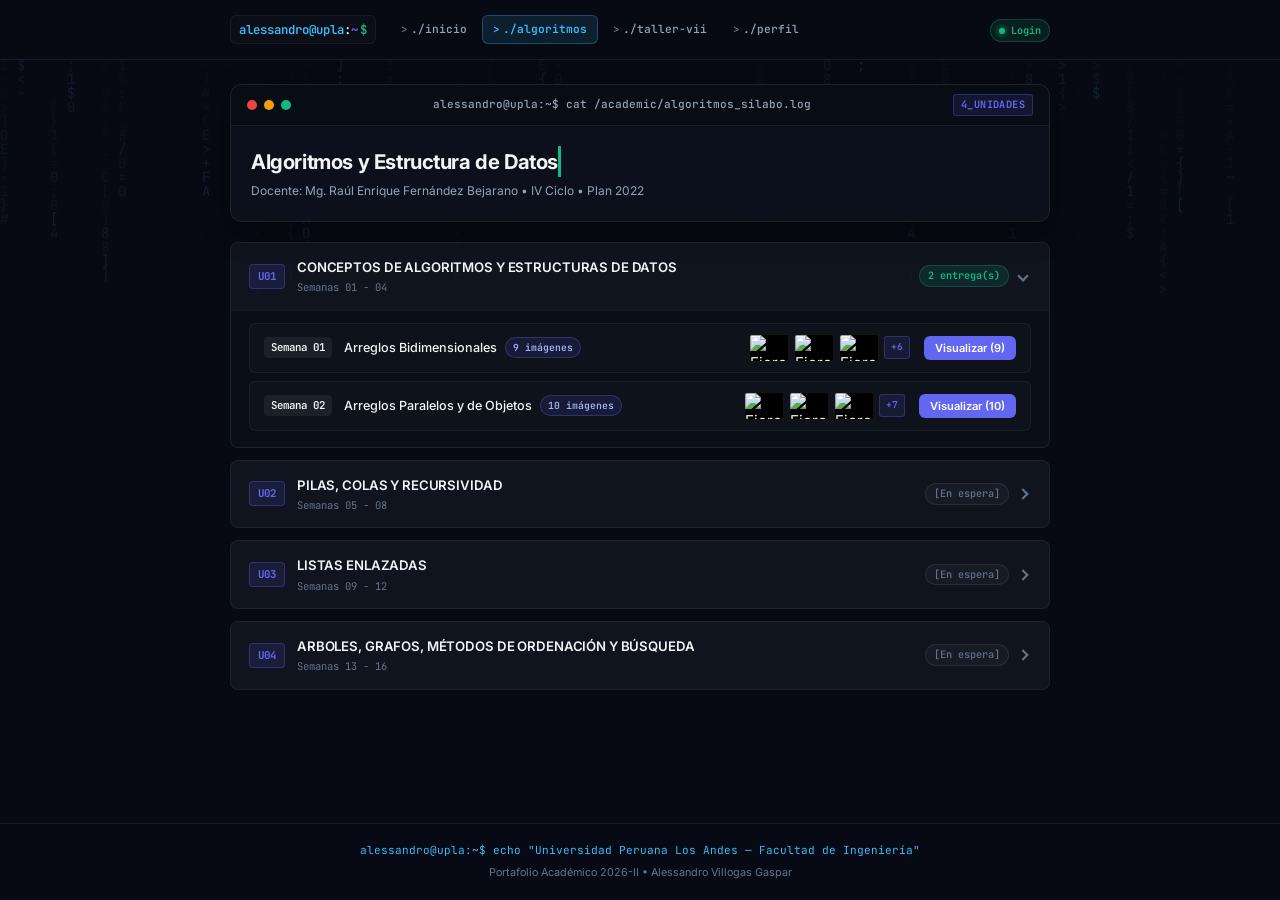
==== commit 3a324fbd: "feat: add application styles and scripts, and update session labels and academic terms across pages" ====
--- a/algoritmos.html
+++ b/algoritmos.html
@@ -38,7 +38,7 @@
       <div class="navbar-spacer"></div>
 
       <div class="navbar-actions">
-        <span class="nav-session-tag"><span class="status-live-dot"></span>TTY1 : 2026-II</span>
+        <span class="nav-session-tag"><span class="status-live-dot"></span>Login</span>
         <button class="burger" id="burger" aria-label="Abrir menú">
           <span class="burger-bar"></span>
           <span class="burger-bar"></span>
@@ -74,14 +74,13 @@
         <div class="terminal-body">
           <div class="page-header">
             <h1>Algoritmos y Estructura de Datos</h1>
-            <p>Docente: Mg. Raúl Enrique Fernández Bejarano &bull; IV Ciclo (2026-II) &bull; Plan 2022</p>
+            <p>Docente: Mg. Raúl Enrique Fernández Bejarano &bull; IV Ciclo &bull; Plan 2022</p>
           </div>
         </div>
       </section>
 
       <!-- 4 Unidades del Sílabo -->
       <div class="units-stack" id="units-algoritmos"></div>
-
     </div>
   </main>
 
--- a/assets/css/styles.css
+++ b/assets/css/styles.css
@@ -1191,7 +1191,7 @@
 
 .gallery-header {
   width: 100%;
-  max-width: 1000px;
+  max-width: 1400px;
   display: flex;
   align-items: center;
   justify-content: space-between;
@@ -1223,6 +1223,61 @@
   display: flex;
   align-items: center;
   gap: 8px;
+  flex-wrap: wrap;
+}
+
+/* Barra de controles de zoom terminal */
+.gallery-zoom-bar {
+  display: inline-flex;
+  align-items: center;
+  background: rgba(14, 18, 30, 0.85);
+  border: 1px solid var(--border);
+  border-radius: var(--radius-sm);
+  padding: 2px 4px;
+  gap: 2px;
+}
+
+.gallery-zoom-tag {
+  font-family: 'JetBrains Mono', monospace;
+  font-size: 0.72rem;
+  min-width: 44px;
+  text-align: center;
+  color: var(--text-2);
+  font-weight: 600;
+  padding: 0 4px;
+  user-select: none;
+}
+
+.gallery-zoom-tag.active-zoom {
+  color: var(--sky);
+  text-shadow: 0 0 8px rgba(56, 189, 248, 0.4);
+}
+
+.gallery-btn-zoom {
+  width: 28px;
+  height: 28px;
+  padding: 0;
+  display: inline-flex;
+  align-items: center;
+  justify-content: center;
+  border-radius: 4px;
+  color: var(--text-2);
+  border: none;
+  background: transparent;
+  cursor: pointer;
+  transition: all var(--transition);
+  font-family: 'JetBrains Mono', monospace;
+  font-size: 0.78rem;
+  font-weight: 600;
+}
+
+.gallery-btn-zoom:hover {
+  background: var(--indigo-dim);
+  color: #fff;
+}
+
+.gallery-btn-zoom svg {
+  display: block;
 }
 
 .gallery-btn {
@@ -1262,7 +1317,7 @@
 .gallery-stage {
   flex: 1;
   width: 100%;
-  max-width: 1000px;
+  max-width: 1400px;
   display: flex;
   align-items: center;
   justify-content: space-between;
@@ -1273,8 +1328,8 @@
 }
 
 .gallery-nav-btn {
-  width: 40px;
-  height: 40px;
+  width: 42px;
+  height: 42px;
   border-radius: 50%;
   background: rgba(19, 24, 38, 0.85);
   border: 1px solid var(--border);
@@ -1282,27 +1337,41 @@
   display: flex;
   align-items: center;
   justify-content: center;
-  font-size: 1.2rem;
+  font-size: 1.3rem;
   transition: all var(--transition);
   cursor: pointer;
   flex-shrink: 0;
-  z-index: 2;
+  z-index: 10;
+  backdrop-filter: blur(6px);
 }
 
 .gallery-nav-btn:hover {
   background: var(--indigo);
   border-color: var(--indigo);
   color: #fff;
+  transform: scale(1.05);
 }
 
 .gallery-img-container {
   flex: 1;
   height: 100%;
-  max-height: calc(100vh - 200px);
+  max-height: calc(100vh - 180px);
   display: flex;
   align-items: center;
   justify-content: center;
   position: relative;
+  overflow: hidden;
+  border-radius: var(--radius-sm);
+  cursor: zoom-in;
+  user-select: none;
+}
+
+.gallery-img-container.is-zoomed {
+  cursor: grab;
+}
+
+.gallery-img-container.is-dragging {
+  cursor: grabbing !important;
 }
 
 .gallery-img-container img {
@@ -1311,9 +1380,47 @@
   object-fit: contain;
   border-radius: var(--radius-sm);
   border: 1px solid var(--border);
-  box-shadow: 0 8px 30px rgba(0, 0, 0, 0.6);
+  box-shadow: 0 10px 40px rgba(0, 0, 0, 0.7);
   user-select: none;
-  transition: opacity 0.15s ease;
+  -webkit-user-drag: none;
+  transform-origin: center center;
+  will-change: transform;
+  pointer-events: auto;
+}
+
+.gallery-zoom-hint {
+  position: absolute;
+  bottom: 12px;
+  left: 50%;
+  transform: translateX(-50%);
+  background: rgba(9, 12, 21, 0.88);
+  border: 1px solid var(--border);
+  backdrop-filter: blur(10px);
+  -webkit-backdrop-filter: blur(10px);
+  border-radius: var(--radius-pill);
+  padding: 5px 14px;
+  font-size: 0.7rem;
+  font-family: 'JetBrains Mono', monospace;
+  color: var(--text-2);
+  pointer-events: none;
+  opacity: 0.9;
+  transition: opacity 0.25s ease, transform 0.25s ease;
+  z-index: 5;
+  white-space: nowrap;
+}
+
+.gallery-zoom-hint kbd {
+  background: rgba(255, 255, 255, 0.12);
+  border: 1px solid rgba(255, 255, 255, 0.18);
+  border-radius: 3px;
+  padding: 1px 4px;
+  font-size: 0.65rem;
+  color: var(--sky);
+}
+
+.gallery-img-container.is-zoomed .gallery-zoom-hint {
+  opacity: 0;
+  transform: translateX(-50%) translateY(8px);
 }
 
 .gallery-loader {
@@ -1325,6 +1432,7 @@
   border-radius: 50%;
   animation: spin 0.7s linear infinite;
   display: none;
+  z-index: 6;
 }
 
 @keyframes spin {
@@ -1333,7 +1441,7 @@
 
 .gallery-thumbs-bar {
   width: 100%;
-  max-width: 1000px;
+  max-width: 1400px;
   display: flex;
   gap: 6px;
   overflow-x: auto;
@@ -1486,4 +1594,23 @@
   .upla-meta-tags {
     justify-content: center;
   }
-}
+  .gallery-modal {
+    padding: 10px 8px 12px;
+  }
+  .gallery-header {
+    flex-wrap: wrap;
+    gap: 8px;
+  }
+  .gallery-stage {
+    gap: 6px;
+    padding-block: 4px;
+  }
+  .gallery-nav-btn {
+    width: 32px;
+    height: 32px;
+    font-size: 1.1rem;
+  }
+  .gallery-zoom-hint {
+    display: none;
+  }
+}
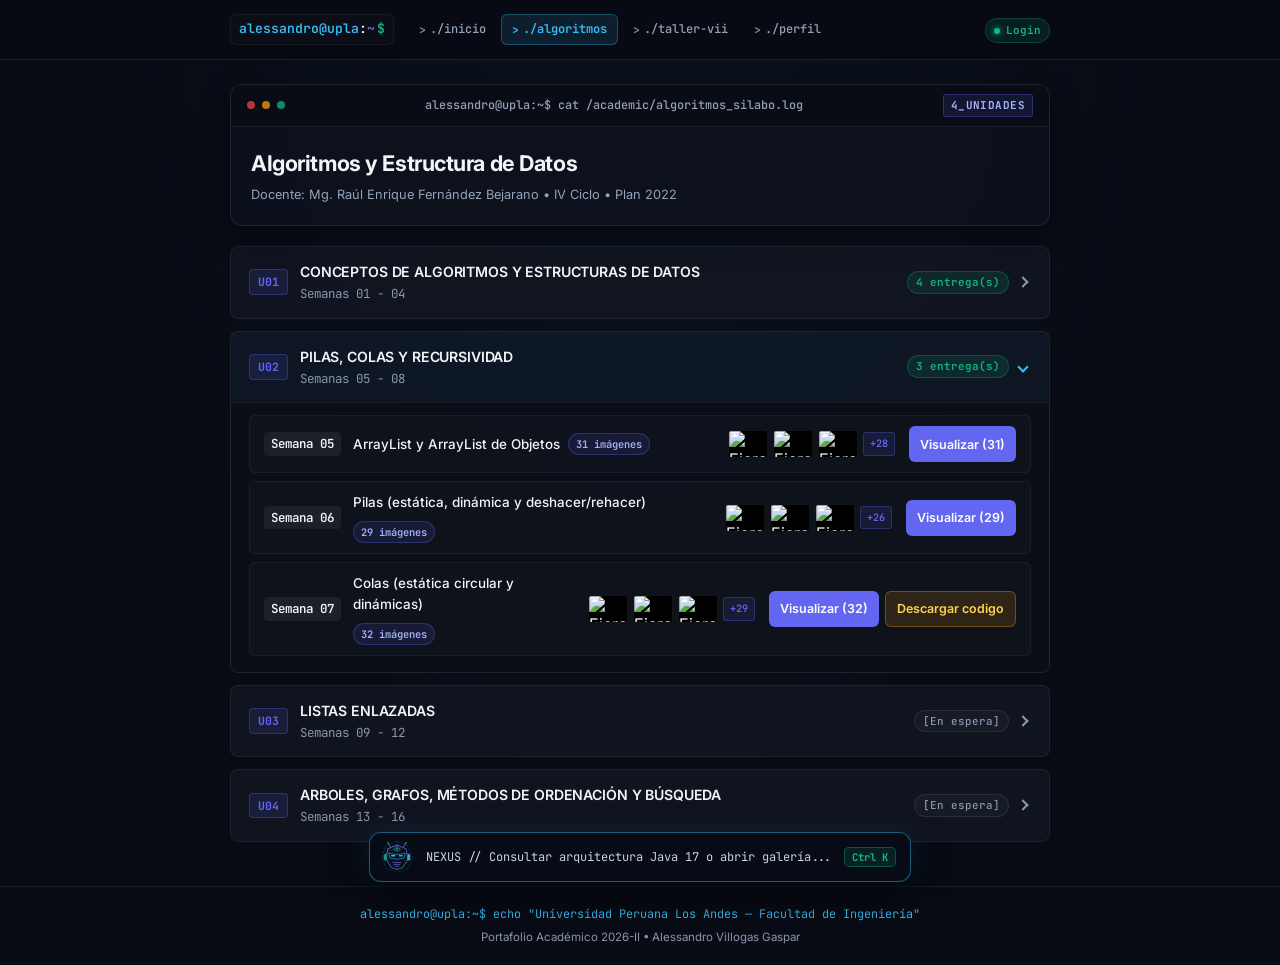
==== commit 1b88310b: "feat: add CSS styles, JavaScript logic, and portfolio data for the Alexito-Hub platform" ====
--- a/algoritmos.html
+++ b/algoritmos.html
@@ -94,6 +94,7 @@
   </footer>
 
   <script src="assets/js/app.js"></script>
+  <script src="assets/js/chatbot.js" defer></script>
 </body>
 
-</html>+</html>
--- a/assets/css/styles.css
+++ b/assets/css/styles.css
@@ -26,7 +26,7 @@
 
   --text-1:        #f3f4f6;
   --text-2:        #94a3b8;
-  --text-3:        #64748b;
+  --text-3:        #8998ae;
 
   --navbar-h:      60px;
   --radius-lg:     12px;
@@ -44,7 +44,7 @@
 }
 
 html {
-  font-size: 15px;
+  font-size: 16px;
   scroll-behavior: smooth;
 }
 
@@ -340,7 +340,7 @@
   overflow: hidden;
   margin-bottom: 20px;
   transition: border-color var(--transition);
-  animation: fadeUp 0.6s ease-out forwards;
+  animation: fadeUp 0.35s ease-out both;
   opacity: 0;
   transform: translateY(15px);
 }
@@ -465,8 +465,8 @@
   display: inline-block;
   white-space: nowrap;
   overflow: hidden;
-  border-right: 0.15em solid var(--emerald);
-  animation: typing 1.5s steps(40, end), blink-caret 0.75s step-end infinite;
+  border-right: none;
+  animation: none;
   max-width: fit-content;
 }
 
@@ -562,8 +562,8 @@
   display: inline-block;
   white-space: nowrap;
   overflow: hidden;
-  border-right: 0.15em solid var(--emerald);
-  animation: typing 1.5s steps(40, end) 0.5s both, blink-caret 0.75s step-end infinite;
+  border-right: none;
+  animation: none;
   max-width: fit-content;
 }
 
@@ -611,7 +611,7 @@
 }
 
 .course-card {
-  background: rgba(255, 255, 255, 0.02);
+  background: linear-gradient(145deg, rgba(56, 189, 248, 0.045), rgba(255, 255, 255, 0.015) 65%);
   border: 1px solid var(--border);
   border-radius: var(--radius-md);
   padding: 16px 18px;
@@ -619,12 +619,13 @@
   flex-direction: column;
   justify-content: space-between;
   gap: 14px;
-  transition: all var(--transition);
+  transition: transform 180ms ease, border-color 180ms ease, box-shadow 180ms ease;
 }
 
 .course-card:hover {
   background: rgba(255, 255, 255, 0.04);
-  border-color: var(--border-hover);
+  border-color: rgba(56, 189, 248, 0.4);
+  box-shadow: 0 8px 24px rgba(0, 0, 0, 0.2), 0 0 18px rgba(56, 189, 248, 0.055);
   transform: translateY(-2px);
 }
 
@@ -718,8 +719,8 @@
   display: inline-block;
   white-space: nowrap;
   overflow: hidden;
-  border-right: 0.15em solid var(--emerald);
-  animation: typing 1.5s steps(40, end), blink-caret 0.75s step-end infinite;
+  border-right: none;
+  animation: none;
   max-width: fit-content;
 }
 
@@ -851,8 +852,21 @@
   transform: rotate(-45deg);
 }
 
-.unit-box.collapsed .unit-deliveries-list {
-  display: none;
+.unit-panel {
+  display: grid;
+  grid-template-rows: 1fr;
+  opacity: 1;
+  transition: grid-template-rows 220ms ease, opacity 180ms ease;
+}
+
+.unit-panel-inner {
+  min-height: 0;
+  overflow: hidden;
+}
+
+.unit-box.collapsed .unit-panel {
+  grid-template-rows: 0fr;
+  opacity: 0;
 }
 
 /* ==========================================
@@ -1614,3 +1628,710 @@
     display: none;
   }
 }
+
+/* Terminal minimalista: detalles cyber y movimiento breve. */
+body {
+  background-image: radial-gradient(ellipse at 50% 0%, rgba(56, 189, 248, 0.045), transparent 60%);
+}
+
+.terminal-window:nth-child(2) { animation-delay: 55ms; }
+.terminal-window:nth-child(3) { animation-delay: 110ms; }
+.terminal-topbar { background: rgba(9, 12, 20, 0.8); }
+.term-dot { width: 8px; height: 8px; opacity: 0.75; }
+.terminal-tag { color: #a5b4fc; }
+.hero-role, .profile-role { color: #a5b4fc; }
+.hero-name, .upla-title, .page-header h1 {
+  white-space: normal;
+  overflow-wrap: anywhere;
+}
+.hero-name { font-size: clamp(1.4rem, 3vw, 1.8rem); }
+.hero-desc, .profile-bio { font-size: 0.9rem; line-height: 1.7; }
+.course-title { font-size: 1.08rem; line-height: 1.4; }
+.course-card:focus-within {
+  border-color: rgba(56, 189, 248, 0.4);
+}
+.course-btn svg { transition: transform 180ms ease; }
+.course-btn:hover svg, .course-btn:focus-visible svg { transform: translateX(3px); }
+.hero-btn, .btn-clean { min-height: 36px; }
+.unit-box-header[aria-expanded="true"] {
+  background: rgba(56, 189, 248, 0.035);
+}
+.unit-box-header[aria-expanded="true"] .unit-toggle-icon {
+  border-color: var(--sky);
+}
+.unit-title { white-space: normal; line-height: 1.5; }
+.unit-timeline, .delivery-week, .btn-clean { font-size: 0.78rem; }
+.contact-val { overflow-wrap: anywhere; min-width: 0; }
+:where(a, button, [tabindex]):focus-visible {
+  outline: 2px solid var(--sky);
+  outline-offset: 4px;
+}
+.unit-box-header:focus-visible { outline-offset: -3px; }
+
+@media (max-width: 480px) {
+  .container { padding-inline: 14px; }
+  .terminal-body { padding: 16px; }
+  .unit-box-header { padding: 12px; gap: 8px; }
+  .unit-title-group { gap: 8px; }
+  .unit-status-tag, .unit-pending-tag { display: none; }
+  .unit-deliveries-list { padding: 10px; }
+  .contact-item { flex-wrap: wrap; gap: 4px; }
+}
+
+@media (prefers-reduced-motion: reduce) {
+  *, *::before, *::after {
+    animation: none !important;
+    transition: none !important;
+    scroll-behavior: auto !important;
+  }
+  .terminal-window { opacity: 1; transform: none; }
+  .course-card:hover, .course-btn:hover svg, .course-btn:focus-visible svg { transform: none; }
+  #matrix-bg-canvas { display: none; }
+}
+
+
+/* ==========================================
+   NEXUS // CORE HUD — Consola Central de Doble Columna
+   Spotlight Dock + Sidebar de Telemetría + Stream
+   ========================================== */
+.nexus-hud {
+  position: fixed;
+  left: 50%;
+  bottom: 18px;
+  transform: translateX(-50%);
+  z-index: 950;
+  font-family: 'Inter', system-ui, sans-serif;
+}
+
+.nexus-mecha-svg {
+  width: 100%;
+  height: 100%;
+  display: block;
+}
+
+/* Barra Lanzadora Central estilo Spotlight / Raycast */
+.nexus-hud__dock {
+  display: inline-flex;
+  align-items: center;
+  gap: 12px;
+  padding: 7px 14px 7px 10px;
+  border-radius: 12px;
+  border: 1px solid rgba(56, 189, 248, 0.45);
+  background: rgba(8, 12, 22, 0.94);
+  backdrop-filter: blur(14px);
+  color: #f8fafc;
+  cursor: pointer;
+  box-shadow: 0 14px 36px rgba(0, 0, 0, 0.85), 0 0 24px rgba(56, 189, 248, 0.16);
+  transition: border-color 0.2s ease, transform 0.2s ease, box-shadow 0.2s ease;
+  white-space: nowrap;
+}
+
+.nexus-hud__dock:hover {
+  border-color: var(--emerald);
+  transform: translateY(-2px);
+  box-shadow: 0 18px 42px rgba(0, 0, 0, 0.92), 0 0 28px rgba(16, 185, 129, 0.28);
+}
+
+.nexus-hud__dock-core {
+  width: 34px;
+  height: 34px;
+  flex-shrink: 0;
+}
+
+.nexus-hud__dock-prompt {
+  font-family: 'JetBrains Mono', monospace;
+  font-size: 0.75rem;
+  color: #cbd5e1;
+}
+
+.nexus-hud__dock-kbd {
+  font-family: 'JetBrains Mono', monospace;
+  font-size: 0.66rem;
+  font-weight: 700;
+  color: var(--emerald);
+  background: rgba(16, 185, 129, 0.12);
+  border: 1px solid rgba(16, 185, 129, 0.35);
+  padding: 2px 7px;
+  border-radius: 5px;
+}
+
+/* Deck Horizontal de 2 Columnas */
+.nexus-hud__deck {
+  position: fixed;
+  left: 50%;
+  bottom: 58px;
+  transform: translateX(-50%) translateY(14px) scale(0.98);
+  width: min(760px, calc(100vw - 28px));
+  height: min(465px, calc(100vh - 96px));
+  background: #070b14;
+  border: 1px solid rgba(56, 189, 248, 0.4);
+  border-radius: 14px;
+  box-shadow: 0 28px 70px rgba(0, 0, 0, 0.95), 0 0 40px rgba(56, 189, 248, 0.15);
+  display: grid;
+  grid-template-columns: 195px 1fr;
+  overflow: hidden;
+  opacity: 0;
+  visibility: hidden;
+  transition: opacity 0.2s ease, transform 0.2s cubic-bezier(0.16, 1, 0.3, 1), visibility 0.2s ease;
+}
+
+.nexus-hud__deck.open {
+  opacity: 1;
+  visibility: visible;
+  transform: translateX(-50%) translateY(0) scale(1);
+}
+
+/* Columna Izquierda: Cabeza Mecha + Matriz de Entregas */
+.nexus-hud__sidebar {
+  display: flex;
+  flex-direction: column;
+  justify-content: space-between;
+  padding: 14px 12px;
+  background: linear-gradient(180deg, #0b1324 0%, #060a12 100%);
+  border-right: 1px solid rgba(56, 189, 248, 0.22);
+}
+
+.nexus-hud__mecha-wrap {
+  display: flex;
+  flex-direction: column;
+  align-items: center;
+  text-align: center;
+}
+
+.nexus-hud__mecha-stage {
+  width: 78px;
+  height: 78px;
+  margin-bottom: 6px;
+  filter: drop-shadow(0 0 14px rgba(56, 189, 248, 0.32));
+}
+
+.nexus-hud__sidebar.is-processing .nexus-svg-ring {
+  animation: nexusSpin 3s linear infinite;
+  transform-origin: 46px 46px;
+}
+
+.nexus-hud__sidebar.is-processing .nexus-svg-eye-l,
+.nexus-hud__sidebar.is-processing .nexus-svg-eye-r {
+  animation: nexusPulse 0.6s ease-in-out infinite alternate;
+}
+
+@keyframes nexusPulse {
+  from { opacity: 0.45; }
+  to { opacity: 1; }
+}
+
+.nexus-hud__mecha-name {
+  font-family: 'JetBrains Mono', monospace;
+  font-size: 0.78rem;
+  font-weight: 700;
+  color: #ffffff;
+  letter-spacing: 0.05em;
+}
+
+.nexus-hud__mecha-state {
+  margin-top: 3px;
+  font-family: 'JetBrains Mono', monospace;
+  font-size: 0.61rem;
+  font-weight: 700;
+  color: var(--emerald);
+  background: rgba(16, 185, 129, 0.12);
+  border: 1px solid rgba(16, 185, 129, 0.35);
+  padding: 2px 7px;
+  border-radius: 4px;
+}
+
+.nexus-hud__sidebar.is-processing .nexus-hud__mecha-state {
+  color: var(--sky);
+  background: rgba(56, 189, 248, 0.15);
+  border-color: var(--sky);
+}
+
+.nexus-hud__matrix-block {
+  display: flex;
+  flex-direction: column;
+  gap: 6px;
+}
+
+.nexus-hud__matrix-label {
+  font-family: 'JetBrains Mono', monospace;
+  font-size: 0.6rem;
+  font-weight: 700;
+  color: #94a3b8;
+  letter-spacing: 0.06em;
+}
+
+.nexus-hud__matrix-grid {
+  display: grid;
+  grid-template-columns: repeat(4, 1fr);
+  gap: 5px;
+}
+
+.nexus-hud__matrix-grid button {
+  padding: 6px 0;
+  border-radius: 5px;
+  border: 1px solid rgba(56, 189, 248, 0.28);
+  background: rgba(56, 189, 248, 0.07);
+  color: #e0f2fe;
+  font-family: 'JetBrains Mono', monospace;
+  font-size: 0.66rem;
+  font-weight: 700;
+  cursor: pointer;
+  transition: background 0.15s ease, border-color 0.15s ease, color 0.15s ease;
+}
+
+.nexus-hud__matrix-grid button:hover {
+  background: rgba(16, 185, 129, 0.22);
+  border-color: var(--emerald);
+  color: #ffffff;
+}
+
+.nexus-hud__side-actions {
+  display: flex;
+  flex-direction: column;
+  gap: 5px;
+}
+
+.nexus-hud__side-actions button {
+  width: 100%;
+  padding: 6px 8px;
+  border-radius: 6px;
+  border: 1px solid rgba(255, 255, 255, 0.12);
+  background: rgba(255, 255, 255, 0.04);
+  color: #cbd5e1;
+  font-family: 'JetBrains Mono', monospace;
+  font-size: 0.66rem;
+  cursor: pointer;
+}
+
+.nexus-hud__side-actions button:hover {
+  border-color: var(--sky);
+  color: #ffffff;
+}
+
+/* Columna Derecha: Stream Técnico */
+.nexus-hud__main {
+  display: flex;
+  flex-direction: column;
+  min-width: 0;
+  height: 100%;
+  overflow: hidden;
+}
+
+.nexus-hud__topbar {
+  display: flex;
+  align-items: center;
+  justify-content: space-between;
+  padding: 9px 14px;
+  background: rgba(12, 18, 32, 0.95);
+  border-bottom: 1px solid rgba(56, 189, 248, 0.18);
+}
+
+.nexus-hud__breadcrumb {
+  font-family: 'JetBrains Mono', monospace;
+  font-size: 0.68rem;
+  font-weight: 700;
+  color: var(--sky);
+  letter-spacing: 0.04em;
+}
+
+.nexus-hud__hint {
+  font-family: 'JetBrains Mono', monospace;
+  font-size: 0.64rem;
+  color: #64748b;
+}
+
+.nexus-hud__stream {
+  flex: 1;
+  padding: 14px 16px;
+  overflow-y: auto;
+  display: flex;
+  flex-direction: column;
+  gap: 14px;
+  font-size: 0.8rem;
+  line-height: 1.56;
+  scrollbar-width: thin;
+  scrollbar-color: rgba(56, 189, 248, 0.3) transparent;
+}
+
+.nexus-hud__welcome {
+  display: flex;
+  flex-direction: column;
+  gap: 6px;
+}
+
+.nexus-hud__welcome-tag {
+  font-family: 'JetBrains Mono', monospace;
+  font-size: 0.62rem;
+  font-weight: 700;
+  color: var(--emerald);
+  letter-spacing: 0.06em;
+}
+
+.nexus-hud__welcome h4 {
+  font-size: 0.95rem;
+  color: #ffffff;
+  margin: 0;
+}
+
+.nexus-hud__welcome p {
+  font-size: 0.78rem;
+  color: #94a3b8;
+  margin-bottom: 6px;
+}
+
+.nexus-hud__presets {
+  display: grid;
+  grid-template-columns: 1fr 1fr;
+  gap: 8px;
+}
+
+.nexus-hud__presets button {
+  display: flex;
+  flex-direction: column;
+  align-items: flex-start;
+  gap: 4px;
+  text-align: left;
+  padding: 10px 12px;
+  border-radius: 8px;
+  border: 1px solid rgba(56, 189, 248, 0.28);
+  background: rgba(15, 23, 42, 0.85);
+  color: #f8fafc;
+  cursor: pointer;
+  transition: border-color 0.15s ease, background 0.15s ease;
+}
+
+.nexus-hud__presets button:hover {
+  border-color: var(--emerald);
+  background: rgba(16, 185, 129, 0.12);
+}
+
+.nexus-hud__presets button strong {
+  font-size: 0.76rem;
+  color: #ffffff;
+}
+
+.nexus-hud__presets button small {
+  font-size: 0.69rem;
+  color: #94a3b8;
+  line-height: 1.35;
+}
+
+.nexus-turn {
+  display: flex;
+  flex-direction: column;
+  gap: 7px;
+}
+
+.nexus-turn__query {
+  font-family: 'JetBrains Mono', monospace;
+  font-size: 0.74rem;
+  color: #f8fafc;
+  padding: 5px 10px;
+  border-radius: 6px;
+  background: rgba(16, 185, 129, 0.1);
+  border-left: 3px solid var(--emerald);
+}
+
+.nexus-turn__prompt {
+  color: var(--emerald);
+  font-weight: 700;
+  margin-right: 4px;
+}
+
+.nexus-turn__response {
+  padding: 11px 14px;
+  border-radius: 8px;
+  background: #0d1424;
+  border: 1px solid rgba(56, 189, 248, 0.24);
+  color: #e2e8f0;
+}
+
+.upla-msg-heading {
+  font-family: 'JetBrains Mono', monospace;
+  font-size: 0.82rem;
+  font-weight: 700;
+  color: var(--sky);
+  margin: 0 0 6px 0;
+}
+
+.upla-msg-p {
+  margin: 0 0 7px 0;
+  color: #e2e8f0;
+}
+
+.upla-msg-p:last-child {
+  margin-bottom: 0;
+}
+
+.upla-msg-list {
+  margin: 5px 0 7px 16px;
+  padding: 0;
+  display: flex;
+  flex-direction: column;
+  gap: 5px;
+}
+
+.upla-msg-list li {
+  color: #cbd5e1;
+}
+
+.cli-hl {
+  color: #ffffff;
+  font-weight: 700;
+}
+
+.cli-code {
+  font-family: 'JetBrains Mono', monospace;
+  font-size: 0.72rem;
+  color: #7dd3fc;
+  background: rgba(56, 189, 248, 0.14);
+  border: 1px solid rgba(56, 189, 248, 0.28);
+  padding: 1px 5px;
+  border-radius: 4px;
+}
+
+/* Acordeón Modo Thinking estilo Claude en Nexus */
+.upla-think {
+  margin-bottom: 10px;
+  border-radius: 6px;
+  background: rgba(5, 9, 17, 0.9);
+  border: 1px solid rgba(56, 189, 248, 0.26);
+  overflow: hidden;
+}
+
+.upla-think.is-live {
+  border-color: rgba(16, 185, 129, 0.6);
+}
+
+.upla-think__header {
+  width: 100%;
+  display: flex;
+  align-items: center;
+  justify-content: space-between;
+  gap: 8px;
+  padding: 6px 10px;
+  background: rgba(56, 189, 248, 0.08);
+  border: none;
+  color: #e2e8f0;
+  font-family: 'JetBrains Mono', monospace;
+  font-size: 0.7rem;
+  font-weight: 600;
+  cursor: pointer;
+  text-align: left;
+}
+
+.upla-think__header:hover {
+  background: rgba(56, 189, 248, 0.16);
+}
+
+.upla-think__title-wrap {
+  display: inline-flex;
+  align-items: center;
+  gap: 6px;
+  color: #7dd3fc;
+}
+
+.upla-think-icon {
+  width: 14px;
+  height: 14px;
+  color: var(--emerald);
+  flex-shrink: 0;
+}
+
+.upla-think.is-live .upla-think-icon {
+  animation: nexusSpin 1.3s linear infinite;
+}
+
+@keyframes nexusSpin {
+  to { transform: rotate(360deg); }
+}
+
+.upla-think__toggle-meta {
+  display: inline-flex;
+  align-items: center;
+  gap: 4px;
+  font-size: 0.66rem;
+  color: #94a3b8;
+}
+
+.upla-think-chevron {
+  width: 13px;
+  height: 13px;
+  transition: transform 0.2s ease;
+}
+
+.upla-think.is-expanded .upla-think-chevron {
+  transform: rotate(180deg);
+}
+
+.upla-think__body {
+  display: none;
+  padding: 8px 10px 9px;
+  border-top: 1px solid rgba(56, 189, 248, 0.15);
+}
+
+.upla-think.is-expanded .upla-think__body {
+  display: block;
+}
+
+.upla-think__steps {
+  list-style: none;
+  margin: 0;
+  padding: 0 0 0 8px;
+  border-left: 2px solid rgba(16, 185, 129, 0.45);
+  display: flex;
+  flex-direction: column;
+  gap: 6px;
+}
+
+.upla-think__step {
+  display: flex;
+  flex-direction: column;
+  gap: 1px;
+  font-size: 0.7rem;
+  line-height: 1.4;
+}
+
+.upla-think__badge {
+  font-family: 'JetBrains Mono', monospace;
+  font-size: 0.61rem;
+  font-weight: 700;
+  text-transform: uppercase;
+  letter-spacing: 0.04em;
+  color: var(--emerald);
+}
+
+.upla-think__detail {
+  color: #cbd5e1;
+}
+
+.upla-cli__skeleton {
+  display: flex;
+  flex-direction: column;
+  gap: 6px;
+  padding-top: 2px;
+}
+
+.upla-skel-bar {
+  height: 8px;
+  width: 88%;
+  border-radius: 999px;
+  background: linear-gradient(90deg, rgba(56, 189, 248, 0.1), rgba(16, 185, 129, 0.28), rgba(56, 189, 248, 0.1));
+  background-size: 200% 100%;
+  animation: nexusShimmer 1.4s ease infinite;
+}
+
+.upla-skel-bar--short {
+  width: 60%;
+}
+
+@keyframes nexusShimmer {
+  0% { background-position: 100% 0; }
+  100% { background-position: -100% 0; }
+}
+
+.upla-cli__cmds {
+  display: flex;
+  flex-wrap: wrap;
+  gap: 6px;
+  margin-top: 10px;
+  padding-top: 8px;
+  border-top: 1px solid rgba(56, 189, 248, 0.14);
+}
+
+.upla-cli__cmds button {
+  display: inline-flex;
+  align-items: center;
+  gap: 5px;
+  background: rgba(56, 189, 248, 0.1);
+  border: 1px solid rgba(56, 189, 248, 0.34);
+  border-radius: 6px;
+  padding: 5px 10px;
+  color: #e0f2fe;
+  font-family: 'JetBrains Mono', monospace;
+  font-size: 0.69rem;
+  font-weight: 600;
+  cursor: pointer;
+}
+
+.upla-cli__cmds button:hover {
+  background: rgba(56, 189, 248, 0.22);
+  border-color: var(--sky);
+  color: #ffffff;
+}
+
+.upla-cli__cmds .upla-cli__exec-btn {
+  background: rgba(16, 185, 129, 0.2);
+  border-color: var(--emerald);
+  color: #ffffff;
+}
+
+/* Barra de Comando Inferior */
+.nexus-hud__commandbar {
+  display: flex;
+  align-items: center;
+  gap: 8px;
+  padding: 10px 14px;
+  border-top: 1px solid rgba(56, 189, 248, 0.2);
+  background: #080d18;
+}
+
+.nexus-hud__caret {
+  font-family: 'JetBrains Mono', monospace;
+  font-size: 0.76rem;
+  font-weight: 700;
+  color: var(--emerald);
+}
+
+.nexus-hud__commandbar input {
+  flex: 1;
+  background: rgba(255, 255, 255, 0.04);
+  border: 1px solid rgba(56, 189, 248, 0.26);
+  border-radius: 6px;
+  padding: 7px 11px;
+  color: #f8fafc;
+  font-family: 'JetBrains Mono', monospace;
+  font-size: 0.76rem;
+  outline: none;
+}
+
+.nexus-hud__commandbar input:focus {
+  border-color: var(--sky);
+}
+
+.nexus-hud__exec-submit {
+  display: inline-flex;
+  align-items: center;
+  gap: 6px;
+  padding: 7px 13px;
+  border-radius: 6px;
+  border: 1px solid var(--emerald);
+  background: rgba(16, 185, 129, 0.22);
+  color: #ffffff;
+  font-family: 'JetBrains Mono', monospace;
+  font-size: 0.72rem;
+  font-weight: 700;
+  cursor: pointer;
+}
+
+.nexus-hud__exec-submit:hover {
+  background: rgba(16, 185, 129, 0.36);
+}
+
+@media (max-width: 680px) {
+  .nexus-hud__deck {
+    grid-template-columns: 1fr;
+    height: min(520px, calc(100vh - 88px));
+  }
+  .nexus-hud__sidebar {
+    display: none;
+  }
+  .nexus-hud__presets {
+    grid-template-columns: 1fr;
+  }
+  .nexus-hud__dock-prompt {
+    max-width: 200px;
+    overflow: hidden;
+    text-overflow: ellipsis;
+  }
+}
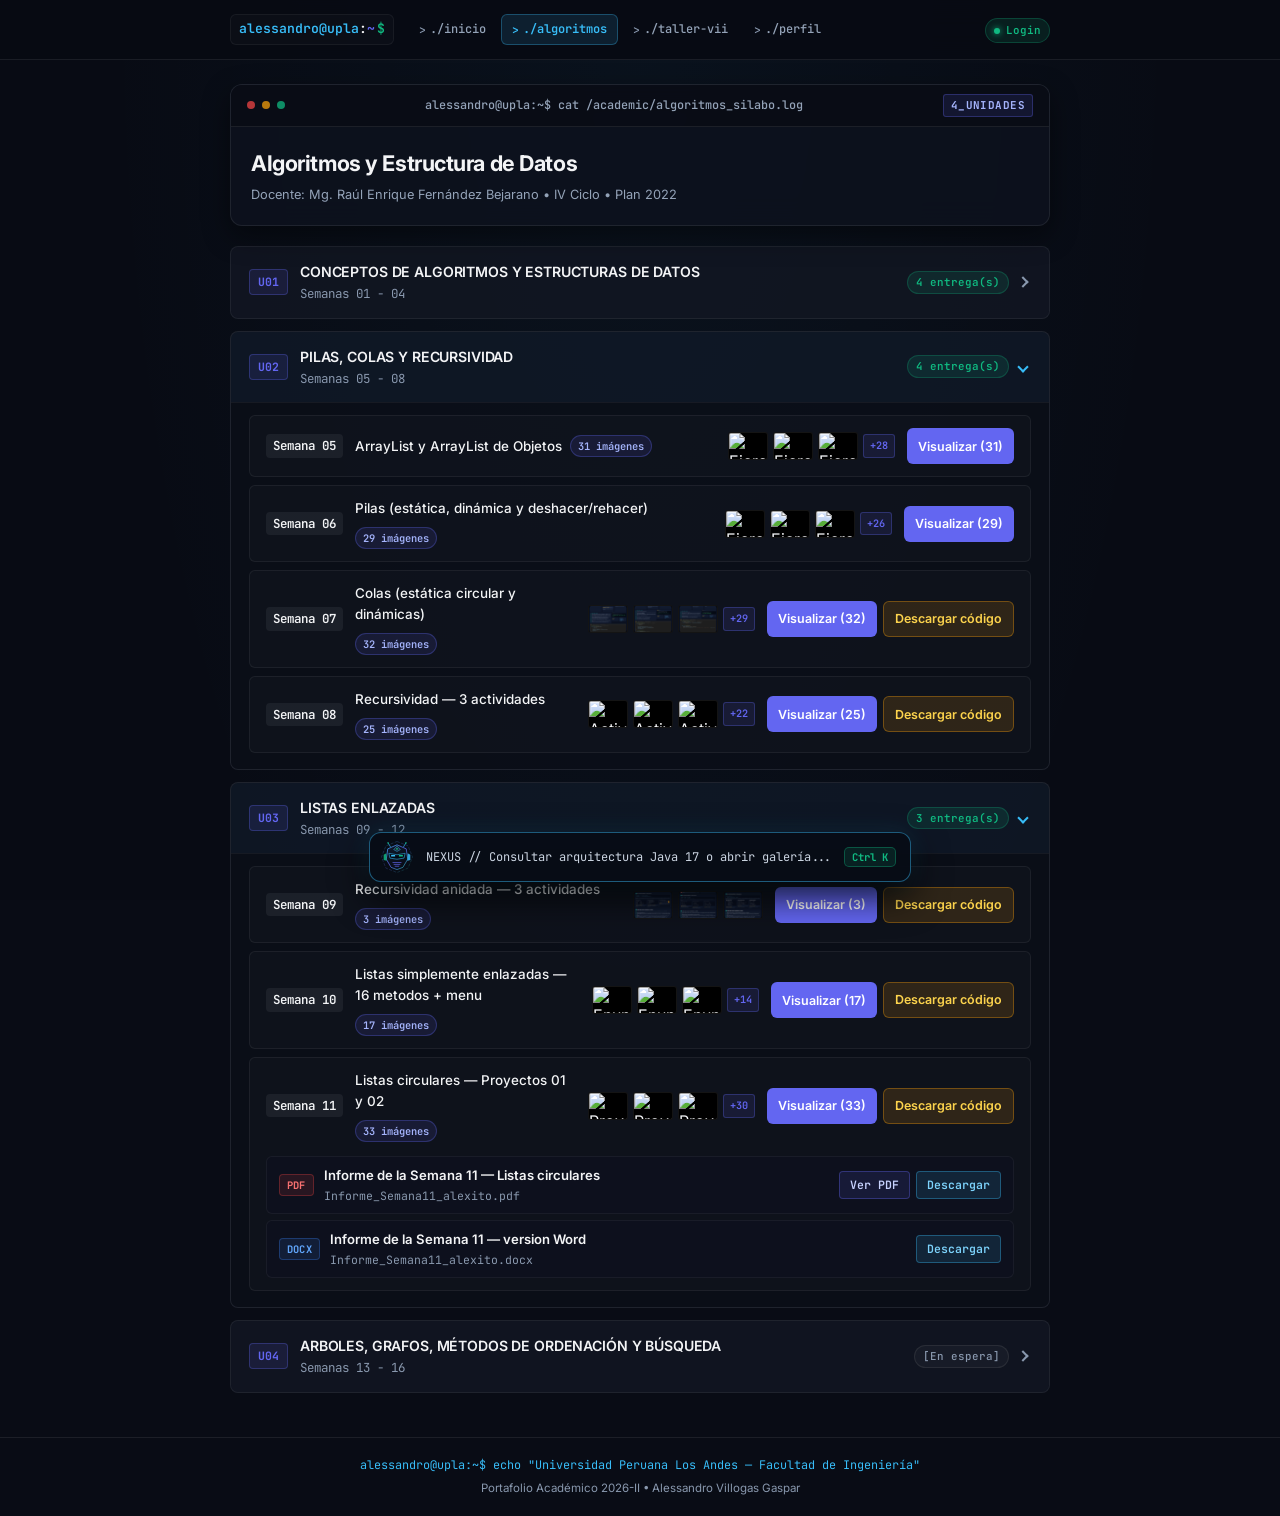
==== commit 284d7110: "feat: add terminal-themed portafolio web application structure and styling" ====
--- a/algoritmos.html
+++ b/algoritmos.html
@@ -8,7 +8,7 @@
     content="Algoritmos y Estructura de Datos — Universidad Peruana Los Andes — 4 Unidades temáticas." />
   <title>Algoritmos y Estructura de Datos — UPLA</title>
   <link rel="icon" href="assets/img/upla.png" />
-  <link rel="stylesheet" href="assets/css/styles.css" />
+  <link rel="stylesheet" href="assets/css/styles.css?v=20261116" />
 </head>
 
 <body>
@@ -93,7 +93,7 @@
     </div>
   </footer>
 
-  <script src="assets/js/app.js"></script>
+  <script src="assets/js/app.js?v=20261116"></script>
   <script src="assets/js/chatbot.js" defer></script>
 </body>
 
--- a/assets/css/styles.css
+++ b/assets/css/styles.css
@@ -1862,7 +1862,7 @@
 
 .nexus-hud__matrix-grid {
   display: grid;
-  grid-template-columns: repeat(4, 1fr);
+  grid-template-columns: repeat(3, 1fr);
   gap: 5px;
 }
 
@@ -2335,3 +2335,297 @@
     text-overflow: ellipsis;
   }
 }
+
+/* ==========================================
+   DOCUMENTOS ACADÉMICOS Y ARCHIVOS ENTREGABLES
+   ========================================== */
+.delivery-card-block {
+  display: flex;
+  flex-direction: column;
+  gap: 10px;
+  padding: 12px 16px;
+  border-radius: var(--radius-sm);
+  background: rgba(255, 255, 255, 0.02);
+  border: 1px solid rgba(255, 255, 255, 0.06);
+  transition: all var(--transition);
+}
+
+.delivery-card-block:hover {
+  background: rgba(255, 255, 255, 0.035);
+  border-color: rgba(255, 255, 255, 0.12);
+}
+
+.delivery-header-line {
+  display: flex;
+  align-items: center;
+  justify-content: space-between;
+  gap: 12px;
+  flex-wrap: wrap;
+}
+
+.delivery-files-container {
+  display: flex;
+  flex-direction: column;
+  gap: 6px;
+  margin-top: 4px;
+}
+
+.file-item-row {
+  display: flex;
+  align-items: center;
+  justify-content: space-between;
+  gap: 10px;
+  padding: 8px 12px;
+  border-radius: 6px;
+  background: rgba(14, 18, 30, 0.6);
+  border: 1px solid rgba(255, 255, 255, 0.05);
+  transition: all 0.15s ease;
+  flex-wrap: wrap;
+}
+
+.file-item-row:hover {
+  background: rgba(20, 26, 44, 0.85);
+  border-color: rgba(99, 102, 241, 0.35);
+}
+
+.file-item-left {
+  display: flex;
+  align-items: center;
+  gap: 10px;
+  min-width: 0;
+  flex: 1;
+}
+
+.file-badge-icon {
+  font-family: 'JetBrains Mono', monospace;
+  font-size: 0.65rem;
+  font-weight: 700;
+  padding: 2px 7px;
+  border-radius: 4px;
+  flex-shrink: 0;
+  letter-spacing: 0.02em;
+}
+
+.badge-pdf {
+  color: #f87171;
+  background: rgba(239, 68, 68, 0.12);
+  border: 1px solid rgba(239, 68, 68, 0.3);
+}
+
+.badge-docx, .badge-doc {
+  color: #60a5fa;
+  background: rgba(59, 130, 246, 0.12);
+  border: 1px solid rgba(59, 130, 246, 0.3);
+}
+
+.badge-rar, .badge-zip {
+  color: #fbbf24;
+  background: rgba(245, 158, 11, 0.12);
+  border: 1px solid rgba(245, 158, 11, 0.3);
+}
+
+.badge-fig, .badge-figma {
+  color: #c084fc;
+  background: rgba(168, 85, 247, 0.12);
+  border: 1px solid rgba(168, 85, 247, 0.3);
+}
+
+.badge-sql {
+  color: #34d399;
+  background: rgba(16, 185, 129, 0.12);
+  border: 1px solid rgba(16, 185, 129, 0.3);
+}
+
+.file-item-info {
+  display: flex;
+  flex-direction: column;
+  gap: 2px;
+  min-width: 0;
+}
+
+.file-item-title {
+  font-size: 0.82rem;
+  font-weight: 600;
+  color: var(--text-1);
+  white-space: nowrap;
+  overflow: hidden;
+  text-overflow: ellipsis;
+}
+
+.file-item-sub {
+  font-size: 0.72rem;
+  color: var(--text-3);
+  font-family: 'JetBrains Mono', monospace;
+}
+
+.file-item-actions {
+  display: flex;
+  align-items: center;
+  gap: 6px;
+  flex-shrink: 0;
+}
+
+.btn-file-view {
+  display: inline-flex;
+  align-items: center;
+  gap: 5px;
+  padding: 4px 10px;
+  border-radius: 4px;
+  font-family: 'JetBrains Mono', monospace;
+  font-size: 0.72rem;
+  font-weight: 600;
+  color: #c7d2fe;
+  background: var(--indigo-dim);
+  border: 1px solid rgba(99, 102, 241, 0.35);
+  transition: all var(--transition);
+}
+
+.btn-file-view:hover {
+  background: var(--indigo);
+  color: #fff;
+}
+
+.btn-file-download {
+  display: inline-flex;
+  align-items: center;
+  gap: 5px;
+  padding: 4px 10px;
+  border-radius: 4px;
+  font-family: 'JetBrains Mono', monospace;
+  font-size: 0.72rem;
+  font-weight: 600;
+  color: #7dd3fc;
+  background: var(--sky-dim);
+  border: 1px solid rgba(56, 189, 248, 0.35);
+  transition: all var(--transition);
+}
+
+.btn-file-download:hover {
+  background: #0284c7;
+  color: #fff;
+}
+
+
+/* ==========================================
+   SEMANA CON VARIOS PROYECTOS (infografía + archivos por proyecto)
+   ========================================== */
+.project-list {
+  display: flex;
+  flex-direction: column;
+  gap: 10px;
+}
+
+.project-block {
+  display: grid;
+  grid-template-columns: 112px minmax(0, 1fr);
+  gap: 14px;
+  padding: 12px;
+  border-radius: 8px;
+  background: rgba(14, 18, 30, 0.45);
+  border: 1px solid rgba(255, 255, 255, 0.05);
+  border-left: 3px solid var(--indigo);
+}
+
+.project-thumb {
+  position: relative;
+  width: 112px;
+  height: 150px;
+  padding: 0;
+  border-radius: 6px;
+  overflow: hidden;
+  border: 1px solid var(--border);
+  background: #000;
+  cursor: pointer;
+  transition: border-color var(--transition), box-shadow var(--transition);
+}
+
+.project-thumb img {
+  width: 100%;
+  height: 100%;
+  object-fit: cover;
+  object-position: top;
+  display: block;
+}
+
+.project-thumb span {
+  position: absolute;
+  inset: auto 0 0 0;
+  padding: 5px 0;
+  font-family: 'JetBrains Mono', monospace;
+  font-size: 0.62rem;
+  color: #fff;
+  background: rgba(15, 23, 42, 0.85);
+  text-align: center;
+}
+
+.project-thumb:hover {
+  border-color: var(--indigo);
+  box-shadow: 0 0 12px rgba(99, 102, 241, 0.35);
+}
+
+.project-body {
+  display: flex;
+  flex-direction: column;
+  gap: 8px;
+  min-width: 0;
+}
+
+.project-head {
+  display: flex;
+  align-items: center;
+  gap: 10px;
+}
+
+.project-tag {
+  font-family: 'JetBrains Mono', monospace;
+  font-size: 0.7rem;
+  font-weight: 700;
+  color: #a5b4fc;
+  background: var(--indigo-dim);
+  border: 1px solid rgba(99, 102, 241, 0.35);
+  padding: 3px 8px;
+  border-radius: 4px;
+  flex-shrink: 0;
+}
+
+.project-name {
+  display: block;
+  font-size: 0.88rem;
+  font-weight: 600;
+  color: var(--text-1);
+}
+
+.project-sub {
+  display: block;
+  font-size: 0.74rem;
+  color: var(--text-3);
+}
+
+.project-general {
+  padding-top: 8px;
+  border-top: 1px dashed rgba(255, 255, 255, 0.08);
+}
+
+@media (max-width: 600px) {
+  .project-block {
+    grid-template-columns: 1fr;
+    padding: 10px;
+    gap: 10px;
+  }
+
+  .project-block .file-item-row {
+    flex-direction: column;
+    align-items: stretch;
+  }
+
+  .project-block .file-item-actions {
+    display: flex;
+    justify-content: flex-end;
+    gap: 6px;
+  }
+
+  .project-thumb {
+    width: 100%;
+    height: 170px;
+  }
+}
